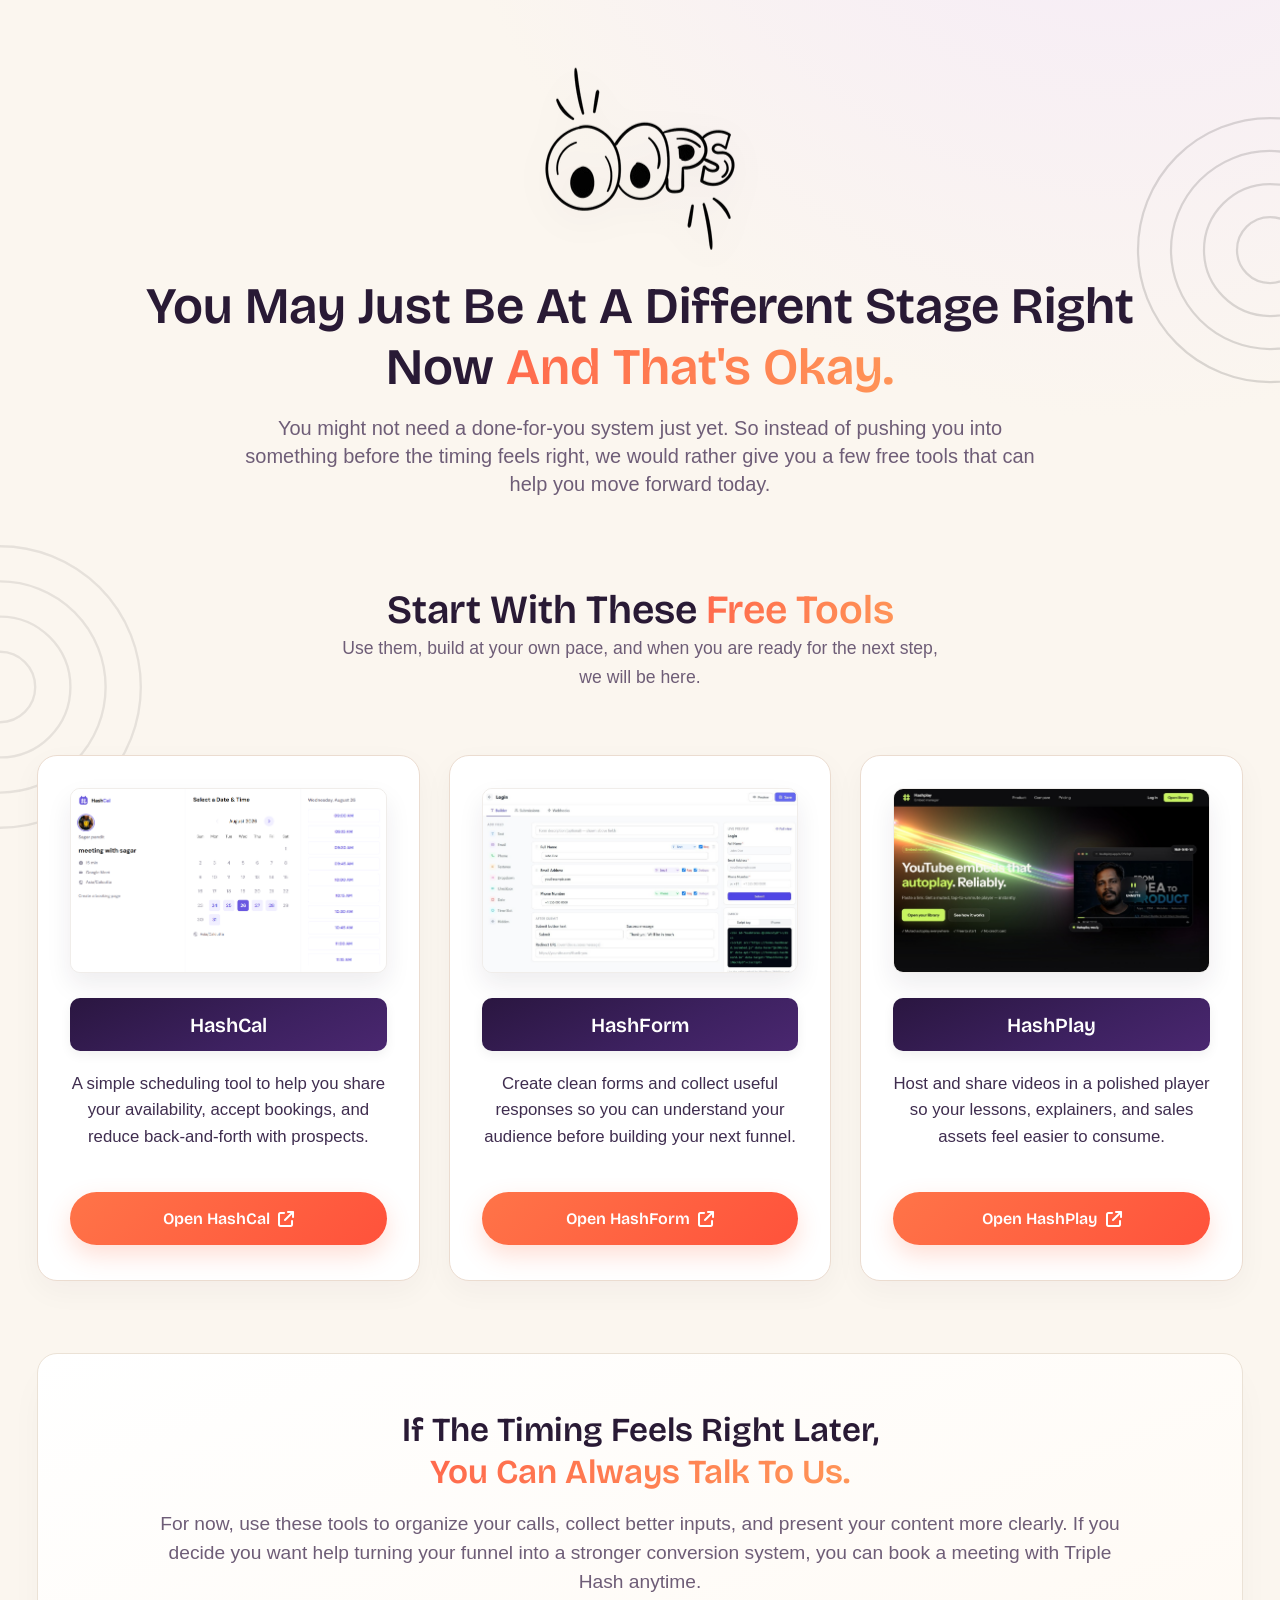
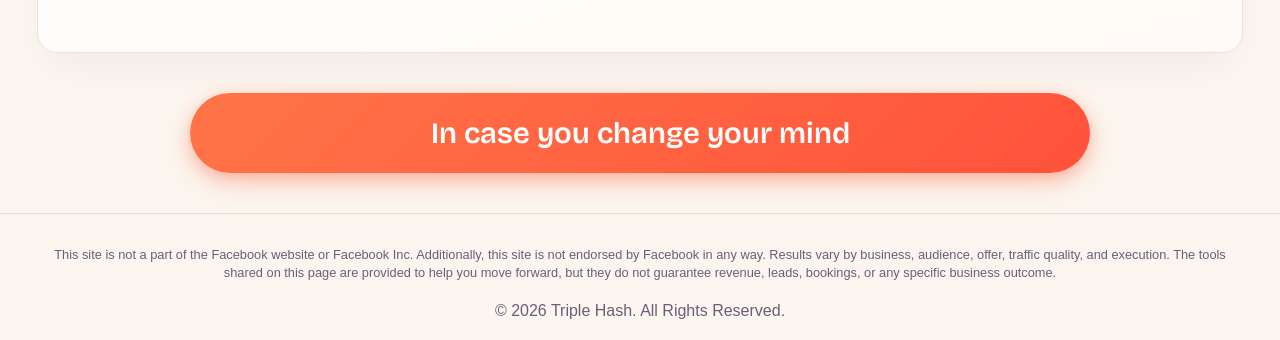
==== gifts.html @ 68b5a066 "Refactor code structure for improved readability and maintainability" ====
<!doctype html>
<html lang="en">
  <head>
    <meta charset="UTF-8" />
    <meta name="viewport" content="width=device-width, initial-scale=1.0" />
    <title>Your Free Toolkit | Triple Hash</title>
    <meta
      name="description"
      content="Free tools from Triple Hash to help you move forward at your own pace."
    />
    <meta
      name="facebook-domain-verification"
      content="7xedh3jy10vhocojima4edkyjlmd3u"
    />
    <link rel="icon" type="image/x-icon" href="/favicon.ico" />
    <link rel="preconnect" href="https://fonts.googleapis.com" />
    <link rel="preconnect" href="https://fonts.gstatic.com" crossorigin />
    <link
      href="https://fonts.googleapis.com/css2?family=Bricolage+Grotesque:opsz,wght@12..96,200..800&family=Plus+Jakarta+Sans:ital,wght@0,200..800;1,200..800&display=swap"
      rel="stylesheet"
    />
    <link
      href="https://fonts.googleapis.com/css2?family=Instrument+Serif:ital@0;1&display=swap"
      rel="stylesheet"
    />
    <link
      href="https://api.fontshare.com/v2/css?f[]=satoshi@300,400,500,700&f[]=switzer@200,300,400,500&display=swap"
      rel="stylesheet"
    />
    <link
      rel="stylesheet"
      href="https://cdnjs.cloudflare.com/ajax/libs/font-awesome/6.5.1/css/all.min.css"
      integrity="sha512-DTOQO9RWCH3ppGqcWaEA1BIZOC6xxalwEsw9c2QQeAIftl+Vegovlnee1c9QX4TctnWMn13TZye+giMm8e2LwA=="
      crossorigin="anonymous"
      referrerpolicy="no-referrer"
    />
    <link rel="stylesheet" href="./style.css" />
    <style>
      .gift-hero {
        min-height: auto;
        padding-bottom: 2rem;
      }

      .gift-hero .hero-content {
        max-width: 1120px;
        position: relative;
        z-index: 1;
      }

      .gift-hero .gradient-heading {
        max-width: 1100px;
      }

      .gift-note {
        max-width: 820px;
        margin: 1.5rem auto 0 auto;
        color: #6e5d77;
      }

      .gift-doodle-message {
        max-width: 260px;
        width: min(44vw, 260px);
        height: auto;
        display: inline-block;
        transform: rotate(-3deg);
        filter: drop-shadow(0 10px 18px rgba(41, 26, 53, 0.08));
      }

      .gift-tools-section {
        padding: 3.5rem 0 2rem 0;
        position: relative;
        overflow: hidden;
      }

      .gift-tools-grid {
        display: grid;
        grid-template-columns: repeat(3, minmax(0, 1fr));
        gap: 1.8rem;
        margin-top: 4rem;
        align-items: stretch;
      }

      .gift-tool-card {
        min-height: 100%;
        padding: 2rem 2rem 2.2rem 2rem !important;
      }

      .gift-tool-image {
        width: 100%;
        object-fit: cover;
        object-position: center;
        display: block;
        border-radius: 10px;
        border: 1px solid #f0edea;
        box-shadow: 0 12px 26px rgba(41, 26, 53, 0.08);
        margin-bottom: 1.55rem;
        background: #ffffff;
      }

      .gift-tool-card .card-pill-title {
        margin-top: 0;
      }

      .gift-tool-card .card-desc {
        margin-bottom: 1.6rem;
        min-height: 96px;
      }

      .gift-tool-link {
        display: inline-flex;
        align-items: center;
        justify-content: center;
        gap: 0.5rem;
        width: 100%;
        margin-top: auto;
        padding: 0.85rem 1.1rem;
        border-radius: 999px;
        background: linear-gradient(135deg, #ff7448 0%, #ff523b 100%);
        color: #ffffff;
        font-family: "Bricolage Grotesque", sans-serif;
        font-size: 1rem;
        font-weight: 600;
        text-decoration: none;
        box-shadow: 0 10px 24px rgba(255, 107, 66, 0.22);
        transition:
          transform 0.25s ease,
          box-shadow 0.25s ease;
      }

      .gift-tool-link:hover {
        transform: translateY(-2px);
        box-shadow: 0 14px 28px rgba(255, 107, 66, 0.3);
      }

      .gift-cta {
        padding-top: 2.5rem;
      }

      .gift-cta .cta-content {
        margin-bottom: 0;
      }

      .gift-cta-actions {
        max-width: 900px;
        margin: 2.5rem auto 0 auto;
      }

      .gift-disclaimer {
        margin-top: 2.5rem;
      }

      .differentiators-deco-ring {
        position: absolute;
        left: -160px;
        top: 20%;
        transform: translateY(-50%);
        width: 320px;
        height: 320px;
        opacity: 0.08;
        filter: hue-rotate(260deg) saturate(3) brightness(0.4);
        pointer-events: none;
        z-index: 0;
      }

      @media (max-width: 900px) {
        .gift-tools-grid {
          grid-template-columns: 1fr;
          gap: 3.2rem;
        }

        .gift-tool-image {
          height: auto;
        }

        .gift-tool-card .card-desc {
          min-height: auto;
        }
      }

      @media (max-width: 768px) {
        .gift-hero .gradient-heading {
          font-size: 2.2rem;
          line-height: 1.05;
        }

        .gift-note {
          font-size: 1.05rem;
        }

        .gift-tools-section {
          padding-top: 2rem;
        }

        .gift-tools-grid {
          margin-top: 3.2rem;
        }

        .gift-cta .cta-content {
          padding: 2.2rem 1.2rem;
          border-radius: 16px;
        }
      }
    </style>
    <!-- Meta Pixel Code -->
    <script>
      !(function (f, b, e, v, n, t, s) {
        if (f.fbq) return;
        n = f.fbq = function () {
          n.callMethod
            ? n.callMethod.apply(n, arguments)
            : n.queue.push(arguments);
        };
        if (!f._fbq) f._fbq = n;
        n.push = n;
        n.loaded = !0;
        n.version = "2.0";
        n.queue = [];
        t = b.createElement(e);
        t.async = !0;
        t.src = v;
        s = b.getElementsByTagName(e)[0];
        s.parentNode.insertBefore(t, s);
      })(
        window,
        document,
        "script",
        "https://connect.facebook.net/en_US/fbevents.js",
      );
      fbq("init", "516217368028653");
      fbq("track", "PageView");
    </script>
    <noscript
      ><img
        height="1"
        width="1"
        style="display: none"
        src="https://www.facebook.com/tr?id=516217368028653&ev=PageView&noscript=1"
        alt=""
    /></noscript>
    <!-- End Meta Pixel Code -->
  </head>
  <body>
    <div class="main-container">
      <section class="new-hero-section gift-hero">
        <img
          src="image/download.svg"
          class="hero-deco-rings"
          alt=""
          aria-hidden="true"
        />
        <div class="hero-content">
          <img
            class="gift-doodle-message fade-up"
            src="./image/oops.png"
            alt="Oops"
          />
          <h1 class="gradient-heading fade-up stagger-delay-1">
            You May Just Be At A Different Stage Right Now
            <span class="highlight">And That's Okay.</span>
          </h1>

          <p class="gift-note fade-up stagger-delay-3">
            You might not need a done-for-you system just yet. So instead of
            pushing you into something before the timing feels right, we would
            rather give you a few free tools that can help you move forward
            today.
          </p>
        </div>
      </section>

      <section class="differentiators-cards-section gift-tools-section">
        <img
          src="image/download.svg"
          class="differentiators-deco-ring"
          alt=""
          aria-hidden="true"
        />
        <div class="container">
          <div class="text-center fade-up">
            <h2>Start With These <span class="highlight">Free Tools</span></h2>
            <p class="section-subtitle">
              Use them, build at your own pace, and when you are ready for the
              next step, we will be here.
            </p>
          </div>

          <div class="gift-tools-grid">
            <div class="card card-light gift-tool-card fade-up">
              <img
                class="gift-tool-image"
                src="./image/hashcal-preview.png"
                alt="HashCal scheduling tool preview"
              />
              <div class="card-pill-title">HashCal</div>
              <p class="card-desc">
                A simple scheduling tool to help you share your availability,
                accept bookings, and reduce back-and-forth with prospects.
              </p>
              <a
                class="gift-tool-link"
                href="https://cal.hashboard.in/"
                target="_blank"
                rel="noopener"
              >
                Open HashCal
                <i class="fa-solid fa-arrow-up-right-from-square"></i>
              </a>
            </div>

            <div class="card card-light gift-tool-card fade-up stagger-delay-1">
              <img
                class="gift-tool-image"
                src="./image/hashform-preview.png"
                alt="HashForm form builder preview"
              />
              <div class="card-pill-title">HashForm</div>
              <p class="card-desc">
                Create clean forms and collect useful responses so you can
                understand your audience before building your next funnel.
              </p>
              <a
                class="gift-tool-link"
                href="https://forms.hashboard.in/"
                target="_blank"
                rel="noopener"
              >
                Open HashForm
                <i class="fa-solid fa-arrow-up-right-from-square"></i>
              </a>
            </div>

            <div class="card card-light gift-tool-card fade-up stagger-delay-2">
              <img
                class="gift-tool-image"
                src="./image/hashplay-preview.png"
                alt="HashPlay video player preview"
              />
              <div class="card-pill-title">HashPlay</div>
              <p class="card-desc">
                Host and share videos in a polished player so your lessons,
                explainers, and sales assets feel easier to consume.
              </p>
              <a
                class="gift-tool-link"
                href="https://play.hashboard.in/"
                target="_blank"
                rel="noopener"
              >
                Open HashPlay
                <i class="fa-solid fa-arrow-up-right-from-square"></i>
              </a>
            </div>
          </div>
        </div>
      </section>

      <section class="cta-section gift-cta fade-up">
        <div class="container">
          <div class="cta-content">
            <h2 class="gradient-heading">
              If The Timing Feels Right Later, <br class="cta-break" />
              <span class="highlight">You Can Always Talk To Us.</span>
            </h2>
            <p>
              For now, use these tools to organize your calls, collect better
              inputs, and present your content more clearly. If you decide you
              want help turning your funnel into a stronger conversion system,
              you can book a meeting with Triple Hash anytime.
            </p>
          </div>
          <div class="gift-cta-actions">
            <a
              class="buttonLink"
              href="https://cal.hashboard.in/r/connect8394/the-10x-landing-page-call"
              target="_blank"
              rel="noopener"
            >
              <button class="bookMeetingButton">
                <span class="bookMeetingText"
                  >In case you change your mind</span
                >
              </button>
            </a>
          </div>
        </div>
      </section>

      <section class="disclaimer gift-disclaimer fade-up">
        <div class="container">
          <p class="disclaimer-text">
            This site is not a part of the Facebook website or Facebook Inc.
            Additionally, this site is not endorsed by Facebook in any way.
            Results vary by business, audience, offer, traffic quality, and
            execution. The tools shared on this page are provided to help you
            move forward, but they do not guarantee revenue, leads, bookings, or
            any specific business outcome.
          </p>
        </div>
      </section>

      <footer class="footer">
        <div class="container">
          <p class="copyright">
            &copy; <span id="year"></span> Triple Hash. All Rights Reserved.
          </p>
        </div>
      </footer>

      <footer class="mobile-footer">
        <a
          class="buttonLink"
          href="https://cal.hashboard.in/r/connect8394/the-10x-landing-page-call"
          target="_blank"
          rel="noopener"
        >
          <button class="bookMeetingButton">
            <span class="bookMeetingText">In case you change your mind</span>
          </button>
        </a>
      </footer>
    </div>

    <script>
      document.addEventListener("DOMContentLoaded", () => {
        const year = document.getElementById("year");
        if (year) year.textContent = new Date().getFullYear();

        const animatedElements = document.querySelectorAll(".fade-up");
        const observer = new IntersectionObserver(
          (entries) => {
            entries.forEach((entry) => {
              if (entry.isIntersecting) {
                entry.target.classList.add("visible");
                observer.unobserve(entry.target);
              }
            });
          },
          { threshold: 0.1 },
        );

        animatedElements.forEach((element) => observer.observe(element));
      });
    </script>
  </body>
</html>
---- style.css ----
@import url("https://fonts.googleapis.com/css2?family=Bricolage+Grotesque:opsz,wght@12..96,200..800&display=swap");

@font-face {
  font-family: "Geomanist";
  src:
    url("./public/font/geomanist-regular.woff2") format("woff2"),
    url("./public/font/geomanist-regular.woff") format("woff");

  font-style: normal;
}

@font-face {
  font-family: "Satoshi";
  src: url("./font/satoshi-400.woff2") format("woff2");
  font-weight: 400;
  font-style: normal;
  font-display: swap;
}

@font-face {
  font-family: "Satoshi";
  src: url("./font/satoshi-700.woff2") format("woff2");
  font-weight: 700;
  font-style: normal;
  font-display: swap;
}

@font-face {
  font-family: "Playfair Display";
  src: url("./font/playfair-700.woff2") format("woff2");
  font-weight: 700;
  font-style: normal;
  font-display: swap;
}

@font-face {
  font-family: "Playfair Display";
  src: url("./font/playfair-800.woff2") format("woff2");
  font-weight: 800;
  font-style: normal;
  font-display: swap;
}

* {
  margin: 0;
  padding: 0;
  box-sizing: border-box;
}
html {
  scroll-behavior: smooth;
}

:root {
  --cream: #fbf6ef;
  --grad-dark: linear-gradient(155deg, #2a1640, #3d2160 60%, #4a2770);
  --line: #ebe2d6;
}

html {
  overflow-x: hidden;
}

body {
  background-color: var(--cream);
  background-image: radial-gradient(
    110% 80% at 88% -20%,
    #f3e7fb 0%,
    transparent 52%
  );
  color: #6e5d77;
  font-family: "Geomanist", sans-serif;
  line-height: 1.6;
  overflow-x: hidden;
}

.main-container {
  position: relative;
  z-index: 1;
  overflow-x: hidden;
}

/* ===== KEY CHANGE: Standardized Container Width ===== */
/* All major sections now use this container to ensure consistent width. */
.container {
  max-width: 1270px; /* Increased for a wider, more modern layout */
  margin: 0 auto;
  padding: 0 2rem;
}

h1,
h2,
h3,
h4,
h5,
h6,
.gradient-heading,
.diff-heading,
.client-heading,
.video-heading,
.summary-title,
.comp-card-title,
.step-title,
.bonus-card-title,
.form-header h2 {
  font-family: "Bricolage Grotesque", sans-serif !important;
  font-weight: 600;
  line-height: 1.2;
  color: #291a35;
}

h1 {
  font-size: 3rem;
  font-weight: 600;
}
h2 {
  font-size: 2.5rem;
  font-weight: 600;
}
h3 {
  font-size: 1.5rem;
  font-weight: 600;
}
h4 {
  font-size: 1.25rem;
  font-weight: 600;
}
p {
  font-size: 1.1rem;
}

.section-subtitle {
  text-align: center;
  max-width: 600px;
  margin: 0 auto 3rem auto;
}

.gradient-heading {
  color: #291a35;
}

/* ===== ANIMATIONS ===== */
.fade-up {
  opacity: 0;
  transform: translateY(30px);
  transition:
    opacity 0.6s ease-out,
    transform 0.6s ease-out;
}
.fade-up.visible {
  opacity: 1;
  transform: translateY(0);
}
.stagger-delay-1 {
  transition-delay: 0.15s;
}
.stagger-delay-2 {
  transition-delay: 0.3s;
}
.stagger-delay-3 {
  transition-delay: 0.45s;
}

/* ===== HERO & SHOWCASE SECTION ===== */
.new-hero-section {
  padding: 3rem 0 3rem 0;
  text-align: center;
  overflow: hidden;
  position: relative;
  display: flex;
  flex-direction: column;
  justify-content: center;
  align-items: center;
}

/* Decorative concentric rings - top right corner of hero */
.hero-deco-rings {
  position: absolute;
  right: -140px;
  top: 100px;
  width: 300px;
  height: 300px;
  opacity: 0.13;
  filter: grayscale(1) brightness(1.2);
  pointer-events: none;
  z-index: 0;
}

.hero-tag {
  display: inline-block;
  padding: 0.4rem 8rem;
  border-radius: 50px;
  background: var(--grad-dark);
  color: #ffffff;
  border: 1px solid rgba(255, 255, 255, 0.15);
  box-shadow: none !important;
  font-weight: 700;
  font-size: 1.2rem;
  margin-bottom: 1.5rem;
  font-family: "Bricolage Grotesque", sans-serif !important;

  /* ✨ Smooth zoom animation without shadow */
  animation: heroTagPulseZoom 3s ease-in-out infinite;
}

@keyframes heroTagPulseZoom {
  0%,
  100% {
    transform: scale(1);
    box-shadow: none !important;
  }
  50% {
    transform: scale(1.05);
    box-shadow: none !important;
  }
}

.new-hero-section h1 {
  font-size: 3.2rem;
  line-height: 1.2;
  font-family: "Geomanist", sans-serif;
  color: #291a35;
}
.new-hero-section h2 {
  max-width: 1270px;
  font-size: 3rem;
  line-height: 1;
  font-family: "Bricolage Grotesque", sans-serif !important;
  font-weight: 600;
  margin-bottom: 1.5rem;
  color: #291a35;
}

/* ===== HERO OFFER MARQUEE STRIP ===== */
.hero-offer-marquee {
  max-width: 920px;
  width: 95%;
  margin: 1.4rem auto 1.2rem auto;
  overflow: hidden;
  position: relative;
  background: linear-gradient(135deg, #fff5f0 0%, #ffebe3 100%);
  border: 1.5px solid #ffd6c9;

  padding: 0.55rem 0;
  box-shadow: 0 4px 15px rgba(255, 107, 66, 0.12);

  /* Soft edge fade mask */
  -webkit-mask-image: linear-gradient(
    90deg,
    transparent 0%,
    #000 8%,
    #000 92%,
    transparent 100%
  );
  mask-image: linear-gradient(
    90deg,
    transparent 0%,
    #000 8%,
    #000 92%,
    transparent 100%
  );
}

.hero-marquee-track {
  display: flex;
  align-items: center;
  gap: 1.2rem;
  width: max-content;
  animation: heroMarqueeScroll 20s linear infinite;
  will-change: transform;
}

.hero-offer-marquee:hover .hero-marquee-track {
  animation-play-state: paused;
}

.hero-marquee-item {
  font-family: "Bricolage Grotesque", sans-serif !important;
  font-size: 1.05rem;
  font-weight: 600;
  color: #291a35;
  white-space: nowrap;
}

.hero-marquee-dot {
  color: #ff6b42;
  font-size: 1rem;
  opacity: 0.7;
}

@keyframes heroMarqueeScroll {
  0% {
    transform: translateX(0);
  }
  100% {
    transform: translateX(-50%);
  }
}

.new-hero-section p {
  max-width: 800px;
  margin: 0 auto;
  margin-top: 1rem;
  font-size: 1.25rem;
  color: #6e5d77;
  font-family: "Geomanist", sans-serif;
  font-weight: 500;
  line-height: 1.4;
}

/* ===== HERO HORIZONTAL VIDEO CONTAINER ===== */
.hero-video-container {
  max-width: 900px;
  width: 92%;
  margin: 2.5rem auto 1rem auto;
  position: relative;
  z-index: 5;
}

.hero-video-frame {
  position: relative;
  width: 100%;
  padding-top: 56.25%; /* 16:9 Aspect Ratio */
  border-radius: 20px;
  overflow: hidden;

  border: 0;
  outline: 0;

  box-shadow:
    0 20px 50px rgba(41, 26, 53, 0.15),
    0 0 40px rgba(255, 107, 66, 0.1);
  transition:
    transform 0.3s ease,
    box-shadow 0.3s ease;
}

.hero-video-frame:hover {
  transform: translateY(-4px);
  box-shadow:
    0 25px 60px rgba(41, 26, 53, 0.25),
    0 0 50px rgba(255, 107, 66, 0.2);
}

.hero-video-frame iframe {
  position: absolute;
  inset: -1px;
  width: calc(100% + 2px);
  height: calc(100% + 2px);
  display: block;
  border: 0;
  outline: 0;
  border-radius: inherit;
}

.highlight {
  background: linear-gradient(100deg, #ff6a4d, #ff9457);
  -webkit-background-clip: text;
  -webkit-text-fill-color: transparent;
  display: inline-block;
}

/* ===== WORK SHOWCASE — matches designed-for-section design language ===== */
.carousel-section {
  width: 100%;
  background: var(--grad-dark);
  padding: 5rem 0 6rem;
  position: relative;
  overflow: hidden;
  border-top: 1px solid rgba(255, 255, 255, 0.08);
  border-bottom: 1px solid rgba(255, 255, 255, 0.08);
  z-index: 0;
  margin-top: 5rem;
}

/* Same ambient glow as designed-for */
.carousel-section::before {
  content: "";
  position: absolute;
  top: -40%;
  left: 50%;
  transform: translateX(-50%);
  width: 80%;
  height: 70%;
  background: radial-gradient(
    ellipse,
    rgba(255, 106, 77, 0.07) 0%,
    transparent 70%
  );
  pointer-events: none;
  z-index: 0;
}

/* Decorative rings — same as designed-for */
.carousel-section-deco-rings {
  position: absolute;
  left: -110px;
  top: 0%;
  transform: translateY(-50%);
  width: 320px;
  height: 320px;
  opacity: 0.06;
  filter: invert(1) brightness(2);
  pointer-events: none;
  z-index: 0;
}

/* ---- Section Header — same typography as designed-for ---- */
.carousel-section-header {
  text-align: center;
  margin-bottom: 3.5rem;
  position: relative;
  z-index: 1;
  padding: 0 1.5rem;
}

.carousel-heading {
  font-family: "Bricolage Grotesque", sans-serif;
  font-size: 2.5rem;
  font-weight: 800;
  color: #ffffff !important;
  -webkit-text-fill-color: #ffffff !important;
  line-height: 1.2;
  margin-bottom: 1rem;
}

/* ---- Row Wrapper ---- */
.carousel-row-wrapper {
  position: relative;
  width: 100%;
  z-index: 1;
}

/* Fade overlays — match grad-dark colors */
.carousel-fade-left,
.carousel-fade-right {
  position: absolute;
  top: 0;
  bottom: 0;
  width: 140px;
  z-index: 10;
  pointer-events: none;
}

.carousel-fade-left {
  left: 0;
  background: linear-gradient(to right, #2a1640 0%, transparent 100%);
}

.carousel-fade-right {
  right: 0;
  background: linear-gradient(to left, #2a1640 0%, transparent 100%);
}

/* ---- Track ---- */
.carousel-track {
  display: flex;
  gap: 1.25rem;
  width: max-content;
  animation: marqueeLeft 55s linear infinite;
  will-change: transform;
}

.carousel-track--reverse {
  animation: marqueeRight 60s linear infinite;
}

.carousel-row-wrapper:hover .carousel-track {
  animation-play-state: paused;
}

/* ---- Cards — glassmorphism matching designed-for-item ---- */
.carousel-card {
  flex: 0 0 380px;
  background: rgba(255, 255, 255, 0.06);
  border-radius: 0.85rem;
  padding: 10px;
  border: 1px solid rgba(255, 255, 255, 0.14);
  backdrop-filter: blur(10px);
  box-shadow: 0 10px 30px rgba(0, 0, 0, 0.2);
  transition: all 0.3s ease;
  position: relative;
  overflow: hidden;
}

.carousel-card img {
  width: 100%;
  height: auto;
  border-radius: calc(0.85rem - 4px);
  display: block;
  object-fit: cover;
}

@keyframes marqueeLeft {
  0% {
    transform: translateX(0);
  }
  100% {
    transform: translateX(-50%);
  }
}

@keyframes marqueeRight {
  0% {
    transform: translateX(-50%);
  }
  100% {
    transform: translateX(0);
  }
}

@keyframes marqueeContinuous {
  0% {
    transform: translateX(0);
  }
  100% {
    transform: translateX(-50%);
  }
}

/* ===== STATS SECTION (DARK THEME MATCH) ===== */
.stats-section {
  display: flex;
  justify-content: center;
  align-items: center;
  background: var(--grad-dark);
  border-top: 1px solid rgba(255, 255, 255, 0.1);
  border-bottom: 1px solid rgba(255, 255, 255, 0.1);
  padding: 3rem 0;
  margin-top: 4rem;
  box-shadow: 0 10px 30px rgba(41, 26, 53, 0.15);
}

.stats-grid {
  width: 100%;
  display: flex;
  justify-content: space-around;
  align-items: center;
  flex-wrap: wrap; /* ✅ allow wrapping on small screens */
}

.stat-card {
  text-align: center;
  padding-left: 5rem;
  padding-right: 5rem;
}

.stat-card p {
  color: #d2c6e6;
  font-size: 1.1rem;
  font-weight: 500;
  margin-top: 0.25rem;
}

.gradient-left-border {
  border-left: 1px solid transparent;
  border-image: linear-gradient(
      to top,
      #ff6b42,
      rgba(255, 255, 255, 0.2),
      transparent
    )
    1 100%;
  border-image-slice: 1;
  border-image-repeat: stretch;
}

.stat-card h3 {
  font-size: 3rem;
  margin-bottom: 0.5rem;
  font-family: "Bricolage Grotesque", sans-serif !important;
  font-weight: 600;
}

button,
.btn,
.bookMeetingButton,
.bookMeetingText,
.submit-btn,
.btn-outline-small {
  font-family: "Bricolage Grotesque", sans-serif !important;
}

.bookMeetingButton {
  background: linear-gradient(135deg, #ff7448 0%, #ff523b 100%);
  color: #fff;
  font-size: 1.85rem;
  font-weight: 600;
  padding: 22px 42px;
  border-radius: 50px;
  cursor: pointer;
  display: flex;
  align-items: center;
  justify-content: center;
  gap: 20px;
  max-width: 900px;
  width: 100%;
  margin: 0 auto;
  position: relative;
  z-index: 2;
  border: none;
  overflow: hidden;

  /* 🔥 Continuous smooth zoom */
  animation: pulseZoom 3s ease-in-out infinite;

  /* ✨ Coral orange glow shadow */
  box-shadow:
    0 10px 30px -5px rgba(255, 107, 66, 0.4),
    0 4px 15px rgba(255, 82, 59, 0.25);
}
.buttonLink {
  text-decoration: none;
}
.btn-break {
  display: block;
}
.bookMeetingButton::before {
  content: "";
  position: absolute;
  top: 0;
  left: -100%;
  width: 100%;
  height: 100%;
  background: linear-gradient(
    90deg,
    transparent,
    rgba(255, 255, 255, 0.35),
    transparent
  );
  animation: shineAnimation 3s ease-in-out infinite;
}

.bookMeetingText {
  color: #fff;
  background-clip: text;
  position: relative;
  z-index: 1;
}

@keyframes shineAnimation {
  0% {
    left: -100%;
  }
  100% {
    left: 100%;
  }
}

@keyframes pulseZoom {
  0%,
  100% {
    transform: scale(1);
    box-shadow:
      0 10px 25px -5px rgba(255, 107, 66, 0.4),
      0 4px 12px rgba(255, 82, 59, 0.2);
  }
  50% {
    transform: scale(1.05);
    box-shadow:
      0 15px 35px -5px rgba(255, 107, 66, 0.5),
      0 6px 20px rgba(255, 82, 59, 0.3);
  }
}

.py-24 {
  padding-top: 6rem;
  padding-bottom: 6rem;
}
.px-4 {
  padding-left: 1rem;
  padding-right: 1rem;
}
.relative {
  position: relative;
}
.absolute {
  position: absolute;
}
.inset-0 {
  top: 0;
  right: 0;
  bottom: 0;
  left: 0;
}
.z-10 {
  z-index: 10;
}
.text-center {
  text-align: center;
}
.text-white {
  color: #291a35;
}
.text-4xl {
  font-size: 2.25rem;
  line-height: 2.5rem;
}
.md\:text-5xl {
  font-size: 3rem;
  line-height: 1;
}
.text-xl {
  font-size: 1.25rem;
  line-height: 1.75rem;
}
.font-bold {
  font-weight: 700;
}
.mb-4 {
  margin-bottom: 1rem;
}
.mb-6 {
  margin-bottom: 1.5rem;
}
.mb-16 {
  margin-bottom: 4rem;
}
.leading-relaxed {
  line-height: 1.6;
}
.max-w-7xl {
  max-width: 80rem;
}
.max-w-3xl {
  max-width: 48rem;
}
.mx-auto {
  margin-left: auto;
  margin-right: auto;
}
.text-muted-foreground {
  color: #6e5d77;
}

.bg-gradient-to-b {
  background: linear-gradient(
    to bottom,
    transparent,
    rgba(255, 107, 66, 0.03),
    transparent
  );
}
.grid {
  display: grid;
}
.md\:grid-cols-2 {
  grid-template-columns: repeat(2, 1fr);
}
.lg\:grid-cols-3 {
  grid-template-columns: repeat(3, 1fr);
}
.gap-8 {
  gap: 2rem;
}

/* ===== DIFFERENTIATORS CARDS SECTION (MATCHING REFERENCE IMAGE) ===== */
.differentiators-cards-section {
  padding: 4.5rem 0;
  position: relative;
  overflow: hidden;
}

/* Decorative rings for differentiators section - left side */
.differentiators-deco-rings {
  position: absolute;
  left: -110px;
  top: 0%;
  transform: translateY(-50%);
  width: 320px;
  height: 320px;
  opacity: 0.08;
  filter: hue-rotate(260deg) saturate(3) brightness(0.4);
  pointer-events: none;
  z-index: 0;
}

.differentiators-cards-section .grid {
  row-gap: 3.5rem;
  column-gap: 1.8rem;
  margin-top: 4rem;
}

/* Base Card */
.differentiators-cards-section .card {
  border-radius: 1.25rem;
  position: relative;
  overflow: visible;
  padding: 2.4rem 1.6rem 2.2rem 1.6rem;
  text-align: center;
  transition:
    transform 0.3s ease,
    box-shadow 0.3s ease;
  display: flex;
  flex-direction: column;
  align-items: center;
}

.differentiators-cards-section .card:hover {
  transform: translateY(-6px);
}

/* Dark Card (Cards 1, 3, 5) */
.differentiators-cards-section .card-dark {
  background: var(--grad-dark);
  border: 1px solid rgba(255, 255, 255, 0.12);
  box-shadow: 0 15px 35px rgba(41, 26, 53, 0.15);
}

.differentiators-cards-section .card-dark:hover {
  box-shadow: 0 20px 40px rgba(41, 26, 53, 0.25);
  border-color: rgba(255, 107, 66, 0.4);
}

/* Light Card (Cards 2, 4, 6) */
.differentiators-cards-section .card-light {
  background: #ffffff;
  border: 1px solid #ebdcd0;
  box-shadow: 0 10px 30px rgba(41, 26, 53, 0.04);
}

.differentiators-cards-section .card-light:hover {
  box-shadow: 0 18px 38px rgba(41, 26, 53, 0.08);
  border-color: #dfd0c4;
}

/* Top Floating Circle Icon (Left Aligned) */
.top-icon-circle {
  position: absolute;
  top: -26px;
  left: 2rem;
  transform: none;
  width: 52px;
  height: 52px;
  border-radius: 50%;
  background: #ffffff;
  border: 1.5px solid #ff6b42;
  display: flex;
  align-items: center;
  justify-content: center;
  box-shadow: 0 4px 14px rgba(255, 107, 66, 0.25);
  z-index: 10;
  transition:
    transform 0.3s ease,
    box-shadow 0.3s ease;
}

.differentiators-cards-section .card:hover .top-icon-circle {
  transform: scale(1.12);
  box-shadow: 0 6px 18px rgba(255, 107, 66, 0.4);
}

.top-icon-circle i {
  font-size: 1.25rem;
  color: #ff6b42;
  display: inline-block;
}

/* Animated Icons Keyframes */
.anim-icon-sparkle {
  animation: iconSparkle 2.8s ease-in-out infinite;
}

.anim-icon-trophy {
  animation: iconTrophy 2.5s ease-in-out infinite;
}

.anim-icon-bullseye {
  animation: iconTargetPulse 2.6s ease-in-out infinite;
}

.anim-icon-pen {
  animation: iconPenWriting 3.2s ease-in-out infinite;
}

.anim-icon-bolt {
  animation: iconFlashGlow 1.8s ease-in-out infinite;
}

.anim-icon-brain {
  animation: iconBrainPulse 3s ease-in-out infinite;
}

@keyframes iconSparkle {
  0%,
  100% {
    transform: scale(1) rotate(0deg);
  }
  50% {
    transform: scale(1.15) rotate(12deg);
  }
}

@keyframes iconTrophy {
  0%,
  100% {
    transform: translateY(0);
  }
  50% {
    transform: translateY(-4px) scale(1.1);
  }
}

@keyframes iconTargetPulse {
  0%,
  100% {
    transform: scale(1);
  }
  50% {
    transform: scale(1.2);
  }
}

@keyframes iconPenWriting {
  0%,
  100% {
    transform: rotate(0deg);
  }
  50% {
    transform: rotate(-15deg) translateY(-2px);
  }
}

@keyframes iconFlashGlow {
  0%,
  100% {
    transform: scale(1);
    filter: drop-shadow(0 0 2px rgba(255, 107, 66, 0.4));
  }
  50% {
    transform: scale(1.18);
    filter: drop-shadow(0 0 8px rgba(255, 107, 66, 0.9));
  }
}

@keyframes iconBrainPulse {
  0%,
  100% {
    transform: scale(1);
  }
  50% {
    transform: scale(1.15);
  }
}

/* Inner Pill Title Badge */
.card-pill-title {
  width: 100%;
  padding: 0.85rem 1.2rem;
  border-radius: 10px;
  font-family: "Bricolage Grotesque", sans-serif !important;
  font-weight: 600;
  font-size: 1.25rem;
  line-height: 1.3;
  text-align: center;
  margin-top: 0.8rem;
  margin-bottom: 1.2rem;
  box-shadow: 0 4px 12px rgba(0, 0, 0, 0.06);
}

/* Title inside Dark Card -> White Pill Badge */
.card-dark .card-pill-title {
  background: #ffffff;
  color: #291a35;
}

/* Title inside Light Card -> Dark Purple Pill Badge */
.card-light .card-pill-title {
  background: var(--grad-dark);
  color: #ffffff;
}

/* Description Text inside Dark Card */
.card-dark .card-desc {
  color: #d2c6e6;
  font-size: 1.05rem;
  line-height: 1.6;
  text-align: center;
  margin: 0;
}

/* Description Text inside Light Card */
.card-light .card-desc {
  color: #3f2d4f;
  font-size: 1.05rem;
  line-height: 1.6;
  text-align: center;
  margin: 0;
}
.card:hover .icon-box {
  transform: scale(1.1);
}
.icon {
  font-size: 1.5rem;
  color: white;
}
.highlight-badge {
  display: inline-block;
  padding: 0.25rem 0.75rem;
  border-radius: 9999px;
  background: #fff0eb;
  border: 1px solid #ffd6c9;
  color: #ff6b42;
  font-size: 0.75rem;
  font-weight: 600;
}

/* ===== BONUS CALLOUT CARD ===== */
.bonus-card {
  display: flex;
  align-items: center;
  gap: 2.2rem;
  padding: 2.2rem 3rem;
  background: #fff0eb;
  border: 1.5px dashed #ffbba8;
  border-radius: 1.25rem;
  margin-top: 3.5rem;
  box-shadow: 0 15px 35px rgba(255, 107, 66, 0.08);
  position: relative;
  overflow: hidden;
}

.bonus-card-icon {
  font-size: 3rem;
  color: #ff6b42;
  flex-shrink: 0;
  animation: floatIcon 3.5s ease-in-out infinite;
}

.bonus-card-content {
  flex-grow: 1;
}

.bonus-card-title {
  font-size: 1.5rem;
  font-weight: 600;
  color: #291a35;
  margin-bottom: 0.5rem;
  letter-spacing: -0.01em;
}

.bonus-card-text {
  font-size: 1.15rem;
  color: #6e5d77;
  line-height: 1.55;
}

.highlight-orange {
  color: #ff6a4d;
}

@keyframes floatIcon {
  0%,
  100% {
    transform: translateY(0);
  }
  50% {
    transform: translateY(-8px);
  }
}

/* ===== CLIENT SUCCESS SHOWCASE SECTION ===== */

.client-success-section {
  padding: 4rem 0;
}

.client-heading {
  text-align: center;
  color: #291a35;
  font-family: "Geomanist", sans-serif;
  font-weight: 700;
  width: 70%;
  margin: 0 auto;
  margin-bottom: 3rem;
}

.team-container {
  display: flex;
  flex-wrap: wrap;
  gap: 120px 14px; /* row-gap = 30px, column-gap = 14px */
  justify-content: center;
  padding-top: 80px;
  padding-bottom: 40px;
}

/* Make sure the last row doesn't have extra bottom padding */
.team-container:last-child {
  padding-bottom: 0;
}

.team-member-card {
  background: linear-gradient(160deg, #ffffff, #fffaf4);
  border: 1px solid var(--line);
  box-shadow: 0 10px 30px -5px rgba(41, 26, 53, 0.05);
  border-radius: 12px;
  padding: 20px;
  display: flex;
  flex-direction: column;
  align-items: center;
  text-align: center;
  width: 220px; /* Fixed width for the cards */
  box-sizing: border-box;
  transition:
    transform 0.3s ease,
    box-shadow 0.3s ease;
}

.team-member-card:hover {
  transform: translateY(-5px);
  box-shadow: 0 15px 35px -5px rgba(41, 26, 53, 0.1);
}

.profile-picture {
  width: 160px;
  height: 160px;

  object-fit: cover;
  margin-bottom: 10px;
  margin-top: -100px;
  border-radius: 50%;
  border: 4px solid #ffffff;
  box-shadow: 0 8px 20px rgba(41, 26, 53, 0.1);
  /* Pull the image up */
}

.name {
  font-size: 1.1em;
  font-weight: 700;
  color: #291a35;
  font-family: "Bricolage Grotesque", sans-serif !important;
  margin-bottom: 5px;
  display: flex;
  align-items: center;
  gap: 8px; /* Space between name and flag */
}

.role {
  font-size: 0.9em;
  color: #ff6b42;
  font-weight: 600;
  margin-bottom: 15px;
}

.skills {
  font-size: 0.9em;
  color: #475569;
  margin-bottom: 25px;
  line-height: 1.4;
}

.previously-at {
  font-size: 0.7em;
  color: #94a3b8;
  margin-bottom: 10px;
  text-transform: uppercase;
  letter-spacing: 0.5px;
}

.company-logo {
  height: auto;
  filter: brightness(0.2); /* Clean crisp dark logo for light theme */
}

/* ===== DESIGNED FOR SECTION (DARK BLUE/PURPLE BACKGROUND MATCHING SCREENSHOT 2) ===== */
.designed-for-section {
  padding: 5rem 0;
  position: relative;
  overflow: hidden;
  z-index: 0;
  background: var(--grad-dark);
  border-top: 1px solid rgba(255, 255, 255, 0.08);
  border-bottom: 1px solid rgba(255, 255, 255, 0.08);
}

/* Decorative rings for designed-for section */
.designed-for-deco-rings {
  position: absolute;
  right: -110px;
  top: 0%;
  transform: translateY(-50%);
  width: 320px;
  height: 320px;
  opacity: 0.08;
  filter: invert(1) brightness(2);
  pointer-events: none;
  z-index: 0;
}

.designed-for-section > .container {
  position: relative;
  z-index: 1;
}

.designed-for-heading {
  margin: 0 auto 2.5rem;
  text-align: center;
  width: 80%;
  color: #ffffff !important;
  background: none !important;
  -webkit-text-fill-color: #ffffff !important;
}

.designed-for-heading .highlight {
  background: linear-gradient(100deg, #ff6a4d, #ff9457) !important;
  -webkit-background-clip: text !important;
  -webkit-text-fill-color: transparent !important;
}

.designed-for-list {
  display: grid;
  gap: 1.1rem;
  margin: 0 auto;
  padding: 0;
  list-style: none;
}

.designed-for-item {
  padding: 1.35rem 1.5rem;
  color: #ffffff;
  font-size: 1.25rem;
  line-height: 1.45;
  background: rgba(255, 255, 255, 0.06);
  border: 1px solid rgba(255, 255, 255, 0.14);
  border-radius: 0.85rem;
  backdrop-filter: blur(10px);
  box-shadow: 0 10px 30px rgba(0, 0, 0, 0.2);
  transition: all 0.3s ease;
}

.designed-for-item:hover {
  background: rgba(255, 255, 255, 0.1);
  border-color: rgba(255, 107, 66, 0.4);
  transform: translateY(-2px);
}

.designed-for-item:last-child {
  grid-column: span 2;
  justify-self: center;
  width: calc(50% - 0.55rem);
}

.designed-for-choice {
  display: flex;
  align-items: center;
  gap: 1rem;
  cursor: pointer;
}

.designed-for-choice input {
  position: relative;
  flex: 0 0 auto;
  width: 1.75rem;
  height: 1.75rem;
  margin: 0;
  appearance: none;
  background: rgba(255, 255, 255, 0.08);
  border: 2px solid rgba(255, 255, 255, 0.4);
  border-radius: 50%;
  cursor: pointer;
  transition: all 0.2s ease;
}

.designed-for-choice input:checked {
  background: #ff6b42;
  border-color: #ff6b42;
}

.designed-for-choice input:checked::after {
  content: "";
  position: absolute;
  top: 50%;
  left: 50%;
  width: 0.42rem;
  height: 0.78rem;
  border: solid #ffffff;
  border-width: 0 2px 2px 0;
  transform: translate(-50%, -58%) rotate(45deg);
}

.designed-for-summary {
  margin-top: 4.5rem;
  text-align: center;
  max-width: 1100px;
  margin-left: auto;
  margin-right: auto;
  padding: 0 1.5rem;
}

.summary-title {
  font-size: 2rem;
  font-weight: 600;
  color: #ffffff;
  margin-bottom: 1rem;
  line-height: 1.3;
  letter-spacing: -0.01em;
}

.summary-text {
  font-size: 1.25rem;
  line-height: 1.65;
  color: #d2c6e6;
  font-weight: 400;
  margin-bottom: 2rem;
  max-width: 1000px;
  margin-left: auto;
  margin-right: auto;
}

.summary-subtext {
  font-size: 1.85rem;
  font-weight: 750;
  color: #ff6b42;
  display: inline-block;
  letter-spacing: -0.01em;
}

/* ===== RESULTS / VIDEO TESTIMONIALS (ENHANCED LAYOUT) ===== */
.results-section {
  padding: 3.5rem 0 2rem 0;
  position: relative;
  overflow: hidden; /* Hide overflow from decorative gradients */
}
.video-heading {
  text-align: center;
  margin-bottom: 3rem;
  color: #291a35;
}
/* Optional: Add a subtle background glow to the section */
.results-section::before {
  content: "";
  position: absolute;
  top: 50%;
  left: 50%;
  transform: translate(-50%, -50%);
  width: 80%;
  height: 80%;
  z-index: -1;
}

.video-grid {
  display: grid;
  grid-template-columns: repeat(3, 1fr);
  gap: 1rem;
  perspective: 1500px;
  padding: 1rem 0 0 0;
  max-width: 980px;
  margin: 0 auto;
}

@media (max-width: 850px) {
  .video-grid {
    grid-template-columns: repeat(auto-fit, minmax(240px, 1fr));
  }
}

.video-card {
  /* The card itself is now just a transparent container for the mockup */
  background: transparent;
  border: none;
  padding: 0;
}

.phone-mockup {
  position: relative;
  background: #111;
  border: 8px solid #1a1a1a;
  border-radius: 32px;
  box-shadow:
    0 15px 35px rgba(41, 26, 53, 0.15),
    inset 0 2px 2px rgba(255, 255, 255, 0.1);
  padding: 2px;
  z-index: 1;
  width: 100%;
  max-width: 320px;
  margin: 0 auto;
}

/* The camera notc */
.phone-mockup::before {
  content: "";
  position: absolute;
  top: 10px;
  left: 50%;
  transform: translateX(-50%);
  width: 30%;
  height: 20px;
  background: #1a1a1a;
  border-radius: 12px;
  z-index: 3;
}

.video-embed {
  border-radius: 26px;
  overflow: hidden;
  height: 0;
  padding-bottom: 178%;
  position: relative;
  background: #000;
}

.video-embed iframe {
  position: absolute;
  top: 0;
  left: 0;
  width: 100%;
  height: 100%;
  border: 0;
  object-fit: cover;
  transform: scale(1.02);
  transform-origin: center;
}

/* Hide the old paragraph style for the testimonial text as requested */
.video-card p {
  display: none;
}

/* ===== DIFFERENTIATORS SECTION (FEATURE GRID) ===== */

.differentiators-section {
  padding: 5rem 0;
  padding-bottom: 0;
  position: relative;
  overflow: hidden;
}

/* Decorative rings for differentiators section - left side */
.differentiators-left-rings {
  position: absolute;
  left: -110px;
  top: 0%;
  transform: translateY(-50%);
  width: 320px;
  height: 320px;
  opacity: 0.08;
  filter: hue-rotate(260deg) saturate(3) brightness(0.4);
  pointer-events: none;
  z-index: 0;
}

.diff-heading {
  text-align: center;
  margin-bottom: 3rem;
  color: #291a35;
}

/* ===== COMPARISON DECK (MATCHING REFERENCE IMAGE STYLING) ===== */
.comparison-deck {
  display: grid;
  grid-template-columns: 1fr 1fr;
  gap: 2rem;
  max-width: 1200px;
  margin: 3.5rem auto 0;
  align-items: stretch;
}

.comparison-card {
  border-radius: 1.5rem;
  padding: 2.8rem 2.4rem;
  position: relative;
  transition: all 0.3s ease;
  box-shadow: 0 10px 30px -5px rgba(0, 0, 0, 0.04);
}

.agency-card {
  background: #fef2f2;
  border: 1.5px solid #fecaca;
}

.agency-card:hover {
  transform: translateY(-4px);
  border-color: #fca5a5;
  box-shadow: 0 15px 35px -5px rgba(239, 68, 68, 0.12);
}

.triplehash-card {
  background: #f0fdf4;
  border: 1.5px solid #bbf7d0;
  box-shadow: 0 10px 30px -5px rgba(22, 163, 74, 0.08);
}

.triplehash-card:hover {
  transform: translateY(-4px);
  border-color: #86efac;
  box-shadow: 0 15px 35px -5px rgba(22, 163, 74, 0.15);
}

.winner-badge {
  position: absolute;
  top: -14px;
  left: 2.4rem;
  background: linear-gradient(135deg, #16a34a 0%, #15803d 100%);
  color: #ffffff;
  padding: 0.35rem 1.1rem;
  border-radius: 20px;
  font-size: 0.72rem;
  font-weight: 800;
  letter-spacing: 0.08em;
  box-shadow: 0 5px 15px rgba(22, 163, 74, 0.3);
  z-index: 5;
}

.comp-card-title {
  font-size: 1.5rem;
  font-weight: 600;
  margin-bottom: 2rem;
  letter-spacing: -0.01em;
  display: flex;
  align-items: center;
  gap: 0.75rem;
}

.agency-card .comp-card-title {
  color: #be123c;
}

.triplehash-card .comp-card-title {
  color: #15803d;
}

.comp-list {
  list-style: none;
  padding: 0;
  margin: 0;
  display: flex;
  flex-direction: column;
  gap: 1.35rem;
}

.comp-list li {
  display: flex;
  align-items: flex-start;
  gap: 1rem;
  font-size: 1.05rem;
  line-height: 1.55;
}

.agency-card .comp-list li {
  color: #334155;
}

.triplehash-card .comp-list li {
  color: #1e293b;
}

.strong-text {
  font-weight: 750;
}

.agency-card .strong-text {
  color: #9f1239;
}

.triplehash-card .strong-text {
  color: #15803d;
}

.agency-icon {
  color: #ef4444;
  font-size: 1.3rem;
  flex-shrink: 0;
  margin-top: 0.15rem;
}

.triplehash-icon {
  color: #16a34a;
  font-size: 1.3rem;
  flex-shrink: 0;
  margin-top: 0.15rem;
}

/* ===== PROCESS SECTION ===== */
/* ===== PROCESS SECTION (SCREENSHOT 2 MATCH - COMPACT SPACING) ===== */
.process-section {
  padding: 3.5rem 0;
  position: relative;
  background: var(--grad-dark);
  border-top: 1px solid rgba(255, 255, 255, 0.08);
  border-bottom: 1px solid rgba(255, 255, 255, 0.08);
}

/* Decorative rings for process section */
.process-deco-rings {
  position: absolute;
  right: -150px;
  top: 50%;
  transform: translateY(-50%);
  width: 320px;
  height: 320px;
  opacity: 0.08;
  filter: invert(1) brightness(2);
  pointer-events: none;
  z-index: 0;
}

.process-section h2,
.process-section .gradient-heading {
  color: #ffffff !important;
  background: none !important;
  -webkit-text-fill-color: #ffffff !important;
}

.process-subheading {
  font-size: 1.25rem;
  color: #d2c6e6;
  margin-bottom: 2rem;
  text-align: center;
  max-width: 750px;
  margin-left: auto;
  margin-right: auto;
  line-height: 1.5;
}

.alternating-timeline {
  position: relative;
  max-width: 1000px;
  margin: 0 auto;
  padding: 1.5rem 0;
}

.timeline-glow-line {
  position: absolute;
  left: 50%;
  transform: translateX(-50%);
  top: 0;
  bottom: 0;
  width: 3px;
  background: linear-gradient(to bottom, #ff6b42 0%, #ff523b 50%, #8b5cf6 100%);
  opacity: 0.55;
  border-radius: 4px;
}

.timeline-step {
  position: relative;
  display: flex;
  width: 50%;
  margin-bottom: 2.2rem;
  z-index: 2;
}

.timeline-step:last-child {
  margin-bottom: 0;
}

.step-left {
  justify-content: flex-end;
  padding-right: 3.2rem;
  text-align: right;
  left: 0;
}

.step-right {
  justify-content: flex-start;
  padding-left: 3.2rem;
  text-align: left;
  left: 50%;
}

.timeline-node {
  position: absolute;
  top: 0;
  display: flex;
  align-items: center;
  justify-content: center;
  width: 48px;
  height: 48px;
  border-radius: 50%;
  background: #342054;
  border: 2px solid #ff6b42;
  color: #ff6b42;
  font-size: 1.15rem;
  font-weight: 800;
  font-family: "Geomanist", sans-serif;
  z-index: 10;
  box-shadow: 0 0 20px rgba(255, 107, 66, 0.35);
  transition: all 0.35s cubic-bezier(0.175, 0.885, 0.32, 1.275);
}

.step-left .timeline-node {
  right: 0;
  transform: translate(50%, 0);
}

.step-right .timeline-node {
  left: 0;
  transform: translate(-50%, 0);
}

.node-orange,
.node-red,
.node-purple,
.node-blue,
.node-green {
  border-color: #ff6b42;
  color: #ff6b42;
  box-shadow: 0 0 15px rgba(255, 107, 66, 0.3);
}

.timeline-step:hover .timeline-node {
  background: #ff6b42;
  color: #ffffff;
  border-color: #ffffff;
}

.step-left:hover .timeline-node {
  transform: translate(50%, 0) scale(1.15);
  box-shadow: 0 0 25px rgba(255, 107, 66, 0.6);
}
.step-right:hover .timeline-node {
  transform: translate(-50%, 0) scale(1.15);
  box-shadow: 0 0 25px rgba(255, 107, 66, 0.6);
}

.timeline-content-block {
  position: relative;
  max-width: 420px;
  background: rgba(255, 255, 255, 0.05);
  border: 1px solid rgba(255, 255, 255, 0.12);
  border-radius: 1rem;
  padding: 1.25rem 1.6rem;
  backdrop-filter: blur(10px);
  transition:
    transform 0.3s ease,
    border-color 0.3s ease;
}

.timeline-content-block:hover {
  border-color: rgba(255, 107, 66, 0.4);
}

.step-left:hover .timeline-content-block {
  transform: translateX(-8px);
}

.step-right:hover .timeline-content-block {
  transform: translateX(8px);
}

.step-title {
  font-size: 1.45rem;
  font-weight: 600;
  color: #ffffff;
  margin-bottom: 0.75rem;
  letter-spacing: -0.01em;
}

.step-desc {
  font-size: 1.1rem;
  color: #d2c6e6;
  line-height: 1.6;
}

.ambient-glow {
  position: absolute;
  width: 150px;
  height: 150px;
  border-radius: 50%;
  filter: blur(80px);
  opacity: 0.05;
  pointer-events: none;
  z-index: -1;
}

.glow-orange {
  background: #ea580c;
  top: -50px;
  right: -50px;
}
.glow-red {
  background: #dc2626;
  top: -50px;
  left: -50px;
}
.glow-purple {
  background: #7c3aed;
  top: -50px;
  right: -50px;
}
.glow-blue {
  background: #2563eb;
  top: -50px;
  left: -50px;
}
.glow-green {
  background: #10b981;
  top: -50px;
  right: -50px;
}

svg {
  width: 50px;
  height: 50px;
  fill: #291a35;
}

.feature-grid {
  display: grid;
  grid-template-columns: repeat(auto-fit, minmax(280px, 1fr));
  gap: 1rem;
}
.feature-card {
  background: #ffffff;
  padding: 2.5rem;
  border-radius: 16px;
  border: 1px solid #ebdcd0;
  box-shadow: 0 10px 30px -5px rgba(41, 26, 53, 0.04);
  position: relative;
  overflow: hidden;
  transition:
    transform 0.3s ease,
    box-shadow 0.3s ease;
}
.feature-card:hover {
  transform: translateY(-10px);
  box-shadow: 0 20px 40px -10px rgba(41, 26, 53, 0.08);
}
.feature-card h3 {
  margin-bottom: 1rem;
  font-size: 1.4rem;
  color: #291a35;
}
.feature-card p {
  color: #6e5d77;
}
.cta-section {
  width: 100%;
  text-align: center;
  padding: 2rem 0;
  padding-bottom: 0;
}
.cta-content {
  background: linear-gradient(160deg, #ffffff, #fffaf4);
  border: 1px solid var(--line);
  width: 100%;
  padding: 3.5rem;
  margin: 0 auto;
  margin-bottom: 60px;
  border-radius: 20px;
  box-shadow: 0 20px 40px -10px rgba(41, 26, 53, 0.05);
}
.cta-section h2 {
  font-size: 2.1rem;
  font-weight: 600;
  color: #291a35;
  margin-bottom: 1rem;
  line-height: 1.25;
}
.cta-section p {
  width: 90%;
  font-size: 1.2rem;
  line-height: 1.5;
  margin: 0 auto;
  color: #6e5d77;
}

.disclaimer-text {
  font-size: 0.8rem;
  color: #6e5d77;
  line-height: 1.4;
}

/* ===== FAQ SECTION ===== */
.faq-section {
  padding: 4rem 0;
}
.faq-accordion {
  max-width: 1140px;
  margin: 0 auto;
}
.faq-item {
  border-bottom: 1px solid #ebdcd0;
  padding: 1.5rem 0;
}
.faq-question {
  display: flex;
  justify-content: space-between;
  align-items: center;
  cursor: pointer;
  font-size: 1.2rem;
  font-weight: 600;
  color: #291a35;
}
.faq-icon {
  font-size: 1.5rem;
  color: #6e5d77;
  transition: transform 0.3s ease;
}
.faq-answer {
  max-height: 0;
  overflow: hidden;
  transition:
    max-height 0.5s ease-in-out,
    padding-top 0.5s ease-in-out;
}
.faq-answer p {
  padding-top: 0;
  color: #6e5d77;
  transition: padding-top 0.5s ease-in-out;
}
.faq-item.active .faq-answer {
  max-height: 200px;
}
.faq-item.active .faq-answer p {
  padding-top: 1rem;
}
.faq-item.active .faq-icon {
  transform: rotate(45deg);
  color: #ff6b42;
}
.disclaimer {
  background: #faf5ee;
  border-top: 1px solid #ebdcd0;
  text-align: center;
  padding-top: 2rem;
  padding-bottom: 0;
  margin-top: 4rem;
  color: #6e5d77;
}

/* ===== FOOTER ===== */
.footer {
  padding: 1rem 0 1rem 0;
  text-align: center;
  color: #6e5d77;
}
.copyright {
  font-size: 1rem;
}

/* ===== RESPONSIVE DESIGN ===== */
@media (max-width: 900px) {
  .perspective-container {
    flex-direction: column;
    perspective: none;
  }
  .screen-mockup.left,
  .screen-mockup.right,
  .screen-mockup.center {
    width: 80%;
    transform: none !important;
    margin-bottom: -15%;
  }
  .perspective-container:hover .screen-mockup {
    transform: scale(1.03) !important;
  }
  .showcase-wrapper {
    margin-bottom: 18rem;
  }
}
@media (max-width: 768px) {
  .diff-heading {
    font-size: 2rem !important;
    margin-bottom: 2.5rem;
  }

  .new-hero-section {
    padding: 3rem 0 2rem 0;
  }
  .container {
    padding: 0 1rem;
  }

  .bonus-card {
    flex-direction: column;
    text-align: center;
    gap: 1.25rem;
    padding: 2rem 1.5rem;
    margin-top: 2.5rem;
  }
  .bonus-card-icon {
    font-size: 2.5rem;
  }
  .bonus-card-title {
    font-size: 1.35rem;
  }
  .bonus-card-text {
    font-size: 1rem;
  }

  section {
    padding: 4rem 0;
  }
  .video-grid {
    grid-template-columns: repeat(auto-fit, minmax(280px, 1fr));
    gap: 2rem;
  }
  .video-grid {
    flex-direction: column;
  }
  .md\:grid-cols-2 {
    grid-template-columns: repeat(1, 1fr);
  }
  .stats-grid {
    justify-content: center;
    padding: 0.5rem 0;
  }

  .stat-card {
    flex: 0 0 50%; /* ✅ two cards per row */
    padding: 0.5rem 0rem;
  }
  .stat-card h3 {
    font-size: 2.4rem;
  }

  .gradient-left-border {
    border-left: none; /* remove side border on mobile */
    border-top: 1px solid rgba(255, 255, 255, 0.2); /* ✅ clean separation */
  }
  .bookMeetingButton {
    font-size: 1.28rem !important;
    padding: 20px 30px !important;
  }
  .btn-break {
    display: none;
  }
  .designed-for-section {
    padding: 3rem 0;
    padding-bottom: 0;
  }
  .designed-for-heading {
    margin-bottom: 1.75rem;
    font-size: 1.8rem;
    line-height: 1.25;
  }
  .designed-for-list {
    gap: 0.85rem;
  }
  .designed-for-item {
    padding: 1rem;
    font-size: 1rem;
    line-height: 1.45;
  }
  .designed-for-item:last-child {
    grid-column: auto;
    justify-self: stretch;
    width: auto;
  }
  .designed-for-choice {
    gap: 0.75rem;
  }
  .designed-for-choice input {
    width: 1.5rem;
    height: 1.5rem;
  }
  .designed-for-choice input:checked::after {
    width: 0.36rem;
    height: 0.68rem;
  }

  .designed-for-summary {
    margin-top: 3rem;
    padding: 0 1rem;
  }
  .summary-title {
    font-size: 1.6rem;
    line-height: 1.35;
    margin-bottom: 0.75rem;
  }
  .summary-text {
    font-size: 1.05rem;
    line-height: 1.55;
    margin-bottom: 1.5rem;
  }
  .summary-subtext {
    font-size: 1.4rem;
  }
  .hero-tag {
    padding: 0.4rem 1rem; /* reduce side padding */
    font-size: 0.95rem; /* smaller text */
    text-align: center; /* center text nicely */
    white-space: normal; /* allow wrapping if needed */
  }

  .new-hero-section h2 {
    font-size: 1.7rem !important;
    line-height: 1.35;
  }

  .new-hero-section p {
    font-size: 1rem;
  }

  .offer-strip {
    max-width: 100%;
    padding: 0 0.5rem;
  }

  .offer-strip-content {
    white-space: normal;
    text-align: center;
  }

  .offer-strip-text {
    font-size: 0.88rem;
  }

  .carousel {
    gap: 6px;
  }

  .carousel-item {
    flex: 0 0 300px; /* smaller cards for phone screens */
  }
  .carousel-caption h3 {
    font-size: 0.9rem;
    font-weight: bold;
  }

  .carousel-caption p {
    font-size: 0.8rem;
    line-height: 1.2;
  }
  .btn {
    width: 44px;
    height: 44px;
    font-size: 18px;
    margin-top: 2rem;
  }

  .differentiators-cards-section h2 {
    font-size: 1.6rem;
    line-height: 1.3;
  }

  /* ===== COMPARISON BOX MOBILE ===== */
  .comparison-deck {
    grid-template-columns: 1fr;
    gap: 3rem;
    margin-top: 2.5rem;
  }

  .comparison-card {
    padding: 2.2rem 1.5rem;
  }

  .triplehash-card {
    transform: none;
  }

  .triplehash-card:hover {
    transform: scale(1.02);
  }

  .winner-badge {
    left: 1.5rem;
  }

  .comp-card-title {
    font-size: 1.35rem;
    margin-bottom: 1.5rem;
  }

  .comp-list {
    gap: 1.25rem;
  }

  .comp-list li {
    font-size: 0.95rem;
  }

  /* ===== PROCESS SECTION MOBILE ===== */
  .process-section {
    padding: 4rem 0;
  }

  .process-subheading {
    font-size: 1.05rem;
    margin-bottom: 2.5rem;
  }

  .timeline-glow-line {
    left: 20px;
    transform: none;
  }

  .timeline-step {
    width: 100%;
    left: 0 !important;
    padding-left: 3.5rem !important;
    padding-right: 0 !important;
    text-align: left !important;
    justify-content: flex-start !important;
    margin-bottom: 3.5rem;
  }

  .step-left .timeline-node,
  .step-right .timeline-node {
    left: 20px !important;
    right: auto !important;
    transform: translate(-50%, 0) !important;
  }

  .timeline-step:hover .timeline-node {
    transform: translate(-50%, 0) scale(1.1) !important;
  }

  .timeline-content-block {
    max-width: 100%;
  }

  .timeline-step:hover .timeline-content-block {
    transform: none !important;
  }

  .step-title {
    font-size: 1.25rem;
    margin-bottom: 0.5rem;
  }

  .step-desc {
    font-size: 1rem;
  }

  .client-heading {
    width: 100%;
    font-size: 1.45rem !important;
    margin-bottom: 2rem;
  }
  .team-container {
    gap: 80px 14px;
  }
  .team-member-card {
    padding: 20px 0;
    width: 170px;
  }
  .profile-picture {
    width: 140px;
    height: 140px;
    border-radius: 50%;
    object-fit: cover;
    margin-bottom: 15px;
    margin-top: -90px; /* Pull the image up */
  }

  .name {
    font-size: 1em;
  }

  .video-heading {
    font-size: 1.45rem;
    margin-bottom: 1rem;
    line-height: 1.3;
  }
  .cta-content {
    padding: 2rem 1rem;
    padding-bottom: 3rem;

    margin: 0 auto;
    margin-bottom: 40px;
    border-radius: 20px;
    border: 1px solid rgba(255, 255, 255, 0.1);
  }
  .cta-section h2 {
    font-size: 1.45rem !important;
  }
  .cta-break {
    display: none;
  }
  .cta-section p {
    width: 100%;
    font-size: 0.95rem;
  }
  .cta-button-text {
    font-size: 1.2rem !important;
    padding: 15px 15px !important;
  }

  .disclaimer-text {
    font-size: 0.6rem;
  }
  .faq-accordion {
    padding: 0 0.5rem;
  }
  .faq-item {
    padding: 0.8rem 0;
  }
  .faq-question {
    font-size: 1rem;
  }
  .faq-icon {
    font-size: 1.4rem;
  }

  .faq-answer p {
    padding-top: 0.2rem !important;
    font-size: 0.8rem;
    line-height: 1.2;
  }
}

@media (max-width: 480px) {
  .stats-section {
    flex-wrap: wrap;
    margin: 0.2rem !important;
    margin-top: 4rem !important;
    padding: 0 0;
  }
  /* On very small screens, switch to a single column */
  .video-grid {
    grid-template-columns: 1fr;
    max-width: 350px;
    margin: 0 auto;
  }
}

/* ===== PHONE HERO RESPONSIVENESS ONLY ===== */
@media (max-width: 600px) {
  .new-hero-section {
    padding: 2rem 0 1.25rem;
  }

  .hero-content {
    width: 100%;
    padding: 0 1rem;
  }

  .hero-deco-rings {
    right: -120px;
    top: 44px;
    width: 220px;
    height: 220px;
  }

  .hero-tag {
    max-width: calc(100vw - 2rem);
    padding: 0.6rem 1rem;
    font-size: 0.9rem;
    line-height: 1.2;
  }

  .new-hero-section h2 {
    max-width: 100%;
    margin-bottom: 1rem;
    font-size: 1.6rem !important;
    line-height: 1.05;
  }

  .hero-offer-marquee {
    width: 100%;
    max-width: 100%;
    margin: 1rem auto 0.9rem;
    padding: 0.45rem 0;
  }

  .hero-marquee-track {
    gap: 0.8rem;
  }

  .hero-marquee-item {
    font-size: 0.8rem;
  }

  .new-hero-section p {
    max-width: 100%;
    margin-top: 0.75rem;
    font-size: 1.12rem;
    line-height: 1.35;
  }

  .hero-video-container {
    width: calc(100% - 2rem);
    margin: 1.6rem auto 0.5rem;
  }

  .hero-video-frame {
    border-radius: 14px;
    box-shadow:
      0 14px 34px rgba(41, 26, 53, 0.14),
      0 0 26px rgba(255, 107, 66, 0.09);
  }

  .hero-video-frame:hover {
    transform: none;
  }

  .buttonLink {
    display: block;
    width: 100%;
  }

  .bookMeetingButton {
    width: 100%;
    max-width: 100%;
    padding: 16px 18px !important;
    font-size: 1.2rem !important;
    line-height: 1.15;
  }
  .btn-break {
    display: none;
  }
}

@media (max-width: 375px) {
  .hero-content {
    padding: 0 0.85rem;
  }

  .new-hero-section h2 {
    font-size: 1.65rem !important;
  }

  .hero-video-container {
    width: calc(100% - 1.5rem);
  }

  .bookMeetingButton {
    padding: 14px 14px !important;
    font-size: 0.98rem !important;
  }
}

/* ===== PHONE DIFFERENTIATORS SECTION RESPONSIVENESS ONLY ===== */
@media (max-width: 600px) {
  .differentiators-section {
    padding: 3rem 0 0;
  }

  .differentiators-section .container {
    padding: 0 1rem;
  }

  .differentiators-left-rings {
    left: -125px !important;
    top: 20px !important;
    width: 230px !important;
    height: 230px !important;
  }

  .diff-heading {
    margin-bottom: 2rem;
    font-size: 1.45rem !important;
    line-height: 1.18;
  }

  .comparison-deck {
    grid-template-columns: 1fr;
    gap: 1.5rem;
    margin: 2rem auto 0;
    max-width: 100%;
  }

  .comparison-card {
    border-radius: 1rem;
    padding: 1.6rem 1.1rem;
  }

  .comparison-card:hover,
  .triplehash-card:hover {
    transform: none;
  }

  .comp-card-title {
    font-size: 1.25rem;
    margin-bottom: 1.15rem;
    line-height: 1.2;
  }

  .comp-list {
    gap: 1rem;
  }

  .comp-list li {
    gap: 0.75rem;
    font-size: 0.94rem;
    line-height: 1.42;
  }

  .agency-icon,
  .triplehash-icon {
    font-size: 1.05rem;
    margin-top: 0.12rem;
  }
}

@media (max-width: 375px) {
  .diff-heading {
    font-size: 1.55rem !important;
  }

  .comparison-card {
    padding: 1.35rem 0.9rem;
  }

  .comp-card-title {
    font-size: 1.12rem;
  }

  .comp-list li {
    font-size: 0.88rem;
  }
}

/* ===== SPOTLIGHT SLIDER RESPONSIVENESS ===== */
@media (max-width: 900px) {
  .spotlight-wrapper {
    flex-direction: column;
    gap: 1.5rem;
  }

  .spotlight-info {
    flex: none;
    flex-direction: row;
    align-items: center;
    justify-content: space-between;
    padding: 0;
  }

  .spotlight-info-inner {
    flex: 1;
  }

  .spotlight-nav {
    margin-top: 0;
    flex-shrink: 0;
  }

  .spotlight-stage {
    min-height: 300px;
  }

  .spotlight-thumb {
    flex: 0 0 85px;
  }

  .spotlight-thumb img {
    height: 54px;
  }
}

@media (max-width: 600px) {
  .carousel-section {
    padding: 3.5rem 0 4rem;
    margin-top: 3rem;
  }

  .carousel-section-deco-rings {
    left: -125px;
    top: 28px;
    width: 230px;
    height: 230px;
  }

  .carousel-section-header {
    margin-bottom: 2rem;
    padding: 0 1rem;
  }

  .carousel-heading {
    font-size: 1.45rem;
  }

  .carousel-subheading {
    font-size: 0.9rem;
  }

  .carousel-row-wrapper + .carousel-row-wrapper {
    margin-top: 0.85rem !important;
  }

  .carousel-fade-left,
  .carousel-fade-right {
    width: 42px;
  }

  .carousel-track {
    gap: 0.85rem;
    animation-duration: 48s;
  }

  .carousel-track--reverse {
    animation-duration: 52s;
  }

  .carousel-card {
    flex-basis: 280px;
    padding: 7px;
    border-radius: 0.75rem;
  }

  .carousel-card:hover {
    transform: none;
  }

  .carousel-card img {
    border-radius: calc(0.75rem - 4px);
  }

  .spotlight-wrapper {
    padding: 0 1rem;
  }

  .spotlight-thumbs-wrap {
    padding: 0 1rem;
  }

  .spotlight-info {
    flex-direction: column;
    align-items: flex-start;
    gap: 1rem;
  }

  .spotlight-title {
    font-size: 1.15rem;
  }

  .spotlight-desc {
    display: none;
  }

  .spotlight-num {
    font-size: 1.8rem;
  }

  .spotlight-thumb {
    flex: 0 0 72px;
  }

  .spotlight-thumb img {
    height: 46px;
  }
}

@media (max-width: 375px) {
  .carousel-section {
    padding: 3rem 0 2.5rem;
  }

  .carousel-heading {
    font-size: 1.3rem;
  }

  .carousel-track {
    gap: 0.7rem;
  }

  .carousel-card {
    flex-basis: 245px;
    padding: 6px;
  }

  .carousel-fade-left,
  .carousel-fade-right {
    width: 30px;
  }
}

/* ===== PHONE DESIGNED FOR SECTION RESPONSIVENESS ONLY ===== */
@media (max-width: 600px) {
  .designed-for-section {
    padding: 3rem 0 0;
  }

  .designed-for-section > .container {
    padding: 0 1rem;
  }

  .designed-for-deco-rings {
    right: -120px;
    top: 24px;
    width: 230px;
    height: 230px;
  }

  .designed-for-heading {
    width: 100%;
    margin-bottom: 1.6rem;
    font-size: 1.45rem !important;
    line-height: 1.18;
  }

  .designed-for-list {
    grid-template-columns: 1fr;
    gap: 0.8rem;
  }

  .designed-for-item {
    padding: 0.95rem;
    font-size: 0.95rem;
    line-height: 1.38;
    border-radius: 0.75rem;
  }

  .designed-for-item:hover {
    transform: none;
  }

  .designed-for-item:last-child {
    grid-column: auto;
    justify-self: stretch;
    width: auto;
  }

  .designed-for-choice {
    align-items: flex-start;
    gap: 0.75rem;
  }

  .designed-for-choice input {
    width: 1.35rem;
    height: 1.35rem;
    margin-top: 0.05rem;
  }

  .designed-for-choice input:checked::after {
    width: 0.32rem;
    height: 0.62rem;
  }

  .designed-for-summary {
    margin-top: 2rem;
    padding: 0;
  }

  .summary-text {
    font-size: 1.05rem;
    line-height: 1.5;
    margin-bottom: 1.2rem;
  }

  .summary-subtext {
    font-size: 1.25rem;
    line-height: 1.2;
  }

  .designed-for-section > .container:last-child {
    margin-top: 1.8rem !important;
    margin-bottom: 1.5rem !important;
  }
}

@media (max-width: 375px) {
  .designed-for-heading {
    font-size: 1.35rem !important;
  }

  .designed-for-item {
    padding: 0.85rem;
    font-size: 0.88rem;
  }

  .summary-text {
    font-size: 0.92rem;
  }

  .summary-subtext {
    font-size: 1.12rem;
  }
}

/* ===== PHONE PROCESS SECTION RESPONSIVENESS ONLY ===== */
@media (max-width: 600px) {
  .process-section {
    padding: 3rem 0 2.5rem;
  }

  .process-section .container {
    padding: 0 1rem;
  }

  .process-deco-rings {
    right: -125px;
    width: 230px;
    height: 230px;
  }

  .process-section h2 {
    font-size: 1.45rem !important;
    line-height: 1.18;
  }

  .process-subheading {
    max-width: 100%;
    margin-bottom: 1.75rem;
    font-size: 0.98rem;
    line-height: 1.45;
  }

  .alternating-timeline {
    padding: 0.5rem 0 0;
  }

  .timeline-glow-line {
    left: 17px;
    width: 2px;
  }

  .timeline-step {
    width: 100%;
    left: 0 !important;
    margin-bottom: 1.4rem;
    padding-left: 2.9rem !important;
    padding-right: 0 !important;
    text-align: left !important;
    justify-content: flex-start !important;
  }

  .timeline-node {
    width: 36px;
    height: 36px;
    font-size: 0.9rem;
  }

  .step-left .timeline-node,
  .step-right .timeline-node {
    left: 17px !important;
    right: auto !important;
    transform: translate(-50%, 0) !important;
  }

  .timeline-step:hover .timeline-node,
  .step-left:hover .timeline-node,
  .step-right:hover .timeline-node {
    transform: translate(-50%, 0) !important;
  }

  .timeline-content-block {
    width: 100%;
    max-width: 100%;
    padding: 1rem;
    border-radius: 0.85rem;
  }

  .timeline-content-block:hover,
  .step-left:hover .timeline-content-block,
  .step-right:hover .timeline-content-block {
    transform: none !important;
  }

  .step-title {
    margin-bottom: 0.45rem;
    font-size: 1.08rem;
    line-height: 1.2;
  }

  .step-desc {
    font-size: 0.92rem;
    line-height: 1.45;
  }

  .ambient-glow {
    width: 90px;
    height: 90px;
    filter: blur(55px);
  }

  .process-section > .container:last-child {
    margin-top: 1.8rem !important;
  }
}

@media (max-width: 375px) {
  .process-section h2 {
    font-size: 1.35rem !important;
  }

  .process-subheading {
    font-size: 0.92rem;
  }

  .timeline-step {
    padding-left: 2.55rem !important;
  }

  .timeline-content-block {
    padding: 0.9rem;
  }

  .step-title {
    font-size: 1rem;
  }

  .step-desc {
    font-size: 0.86rem;
  }
}

/* ===== PHONE DIFFERENTIATORS CARDS SECTION RESPONSIVENESS ONLY ===== */
@media (max-width: 600px) {
  .differentiators-cards-section {
    padding: 3rem 0;
  }

  .differentiators-cards-section .container {
    padding: 0 1rem;
  }

  .differentiators-deco-rings {
    left: -125px;
    top: 108px;
    width: 230px;
    height: 230px;
  }

  .differentiators-cards-section h2 {
    font-size: 1.55rem !important;
    line-height: 1.2;
  }

  .differentiators-cards-section h2 br {
    display: none;
  }

  .differentiators-cards-section .grid {
    grid-template-columns: 1fr;
    row-gap: 2.25rem;
    column-gap: 0;
    margin-top: 3rem;
  }

  .differentiators-cards-section .card {
    border-radius: 1rem;
    padding: 2rem 1rem 1.35rem;
  }

  .differentiators-cards-section .card:hover {
    transform: none;
  }

  .top-icon-circle {
    top: -22px;
    left: 1.25rem;
    width: 44px;
    height: 44px;
  }

  .differentiators-cards-section .card:hover .top-icon-circle {
    transform: none;
  }

  .top-icon-circle i {
    font-size: 1.05rem;
  }

  .card-pill-title {
    padding: 0.75rem 0.9rem;
    margin-top: 0.45rem;
    margin-bottom: 0.9rem;
    font-size: 1rem;
    line-height: 1.25;
    border-radius: 8px;
  }

  .card-dark .card-desc,
  .card-light .card-desc {
    font-size: 0.94rem;
    line-height: 1.45;
  }

  .bonus-card {
    margin-top: 2.25rem;
    padding: 1.4rem 1rem;
    gap: 0.9rem;
  }

  .bonus-card-icon {
    font-size: 2.15rem;
  }

  .bonus-card-title {
    font-size: 1.18rem;
  }

  .bonus-card-text {
    font-size: 0.95rem;
    line-height: 1.45;
  }
}

@media (max-width: 375px) {
  .differentiators-cards-section h2 {
    font-size: 1.32rem !important;
  }

  .differentiators-cards-section .card {
    padding: 1.9rem 0.85rem 1.2rem;
  }

  .card-pill-title {
    font-size: 0.92rem;
  }

  .card-dark .card-desc,
  .card-light .card-desc {
    font-size: 0.88rem;
  }

  .bonus-card-text {
    font-size: 0.9rem;
  }
}
/* Hide by default */
.mobile-footer {
  display: none;
}

/* Show & stick only on mobile */
/* Show & stick only on mobile */
@media (max-width: 768px) {
  .footer {
    margin-bottom: 100px; /* Add space for the mobile footer */
  }
  .mobile-footer {
    display: block;
    position: fixed;
    bottom: 0;
    left: 0;
    width: 100%;

    text-align: center;
    padding: 12px 16px;
    z-index: 999;
    background-color: #ffffff;
    border-top: 1px solid #e2e8f0;
    box-shadow: 0 -4px 15px rgba(15, 23, 42, 0.08);
  }
}

/* ===== FORM PAGE STYLING ===== */

.form-page-container {
  min-height: 100vh;
  display: flex;
  justify-content: center;
  align-items: center;
  background: #faf5ee;
}

.form-section {
  width: 100%;
  padding: 2rem 1rem;
  display: flex;
  justify-content: center;
}

.form-wrapper {
  max-width: 700px;
  width: 100%;
  padding: 0 2rem;
}

.form-card {
  background: #ffffff;
  border: 1px solid #ebdcd0;
  border-radius: 20px;
  padding: 3rem;
  box-shadow: 0 20px 40px -10px rgba(41, 26, 53, 0.08);
  width: 100%;
}

@media (max-width: 600px) {
  .form-card {
    padding: 1.5rem;
  }
  .form-section {
    padding: 1rem 0rem;
  }
  .form-wrapper {
    padding: 0 0rem;
  }
}

.custom-form .form-group {
  margin-bottom: 1.5rem;
}

.custom-form label {
  display: block;
  margin-bottom: 0.5rem;
  color: #291a35;
  font-weight: 600;
  font-size: 1rem;
}

.custom-form .required {
  color: #ff523b;
  margin-left: 2px;
}

.custom-form input[type="text"],
.custom-form input[type="email"],
.custom-form input[type="tel"],
.custom-form input[type="url"],
.custom-form select,
.custom-form textarea {
  width: 100%;
  padding: 12px 16px;
  background: #ffffff;
  border: 1px solid #dfd0c4;
  border-radius: 8px;
  color: #291a35;
  font-size: 1rem;
  font-family: "Geomanist", sans-serif;
  transition: all 0.3s ease;
  outline: none;
}

.custom-form input:focus,
.custom-form select:focus,
.custom-form textarea:focus {
  border-color: #ff6b42;
  background: #ffffff;
  box-shadow: 0 0 0 3px rgba(255, 107, 66, 0.15);
}

/* Select Dropdown Styling */
.select-wrapper {
  position: relative;
}

.select-wrapper::after {
  content: "\f107"; /* FontAwesome angle-down */
  font-family: "Font Awesome 6 Free";
  font-weight: 900;
  position: absolute;
  right: 15px;
  top: 50%;
  transform: translateY(-50%);
  color: #6e5d77;
  pointer-events: none;
}

.custom-form select {
  appearance: none;
  cursor: pointer;
}

.custom-form select option {
  background: #ffffff;
  color: #291a35;
}

/* Phone Input */
.phone-input-wrapper {
  position: relative;
}
.country-flag {
  position: absolute;
  left: 12px;
  top: 50%;
  transform: translateY(-50%);
  display: flex;
  align-items: center;
}
.country-flag img {
  border-radius: 2px;
}

/* Secondary Button (Add Guests) */
.btn-outline-small {
  background: transparent;
  border: 1px solid #ff6b42;
  color: #ff6b42;
  padding: 8px 16px;
  border-radius: 50px;
  font-size: 0.9rem;
  cursor: pointer;
  transition: all 0.3s ease;
  font-weight: 500;
}
.btn-outline-small:hover {
  background: rgba(255, 107, 66, 0.08);
  color: #ff523b;
  border-color: #ff523b;
}

/* Checkbox Styling */
.checkbox-group {
  display: flex;
  flex-direction: column;
  gap: 10px;
}

.checkbox-container {
  display: block;
  position: relative;
  padding-left: 35px;
  cursor: pointer;
  font-size: 1rem;
  color: #6e5d77;
  user-select: none;
}

/* Hide default checkbox */
.checkbox-container input {
  position: absolute;
  opacity: 0;
  cursor: pointer;
  height: 0;
  width: 0;
}

/* Custom checkmark */
.checkmark {
  position: absolute;
  top: 2px;
  left: 0;
  height: 20px;
  width: 20px;
  background-color: #fff0eb;
  border: 1px solid #ffd6c9;
  border-radius: 4px;
  transition: all 0.2s ease;
}

.checkbox-container:hover input ~ .checkmark {
  background-color: #ffe5dd;
}

.checkbox-container input:checked ~ .checkmark {
  background: linear-gradient(135deg, #ff7448, #ff523b);
  border-color: transparent;
}

.checkmark:after {
  content: "";
  position: absolute;
  display: none;
}

.checkbox-container input:checked ~ .checkmark:after {
  display: block;
}

.checkbox-container .checkmark:after {
  left: 7px;
  top: 3px;
  width: 5px;
  height: 10px;
  border: solid white;
  border-width: 0 2px 2px 0;
  transform: rotate(45deg);
}

/* Submit Button */
.submit-btn {
  background: linear-gradient(135deg, #ff7448 0%, #ff523b 100%);
  color: white;
  font-size: 1.2rem;
  font-weight: 700;
  padding: 16px 24px;
  border: none;
  border-radius: 8px;
  cursor: pointer;
  transition:
    transform 0.2s,
    box-shadow 0.2s;
  display: flex;
  justify-content: center;
  align-items: center;
  box-shadow: 0 8px 20px rgba(255, 107, 66, 0.35);
}

.submit-btn:hover {
  transform: scale(1.02);
  box-shadow: 0 12px 25px rgba(255, 107, 66, 0.45);
}

.submit-btn:active {
  transform: scale(0.98);
}

/* ===== CUSTOM DROPDOWN STYLE ===== */
.custom-select {
  position: relative;
  width: 100%;
}

.select-trigger {
  width: 100%;
  padding: 12px 16px;
  background: #ffffff;
  border: 1px solid #dfd0c4;
  border-radius: 8px;
  color: #291a35;
  font-size: 1rem;
  font-family: "Geomanist", sans-serif;
  cursor: pointer;
  transition: all 0.3s ease;
  display: flex;
  justify-content: space-between;
  align-items: center;
}

/* Arrow Icon */
.select-trigger::after {
  content: "\f107"; /* FontAwesome angle-down */
  font-family: "Font Awesome 6 Free";
  font-weight: 900;
  color: #6e5d77;
  transition: transform 0.3s ease;
}

.custom-select.open .select-trigger {
  border-color: #ff6b42;
  background: #ffffff;
  box-shadow: 0 0 0 3px rgba(255, 107, 66, 0.15);
}

.custom-select.open .select-trigger::after {
  transform: rotate(180deg);
}

.select-options {
  position: absolute;
  top: calc(100% + 5px);
  left: 0;
  width: 100%;
  background: #ffffff;
  border: 1px solid #dfd0c4;
  border-radius: 8px;
  box-shadow: 0 10px 30px rgba(41, 26, 53, 0.12);
  z-index: 100;
  max-height: 0;
  opacity: 0;
  visibility: hidden;
  overflow: hidden;
  transition: all 0.3s cubic-bezier(0.4, 0, 0.2, 1);
}

.custom-select.open .select-options {
  max-height: 300px;
  opacity: 1;
  visibility: visible;
  overflow-y: auto;
}

.select-options .option {
  padding: 12px 16px;
  cursor: pointer;
  color: #6e5d77;
  transition: background 0.2s;
  border-bottom: 1px solid #faf5ee;
}

.select-options .option:last-child {
  border-bottom: none;
}

.select-options .option:hover {
  background: #fff0eb;
  color: #291a35;
}

/* ===== RESPONSIVENESS IMPROVEMENTS ===== */

/* Optimize Touch Targets for Mobile */
@media (max-width: 768px) {
  .form-card {
    padding: 1rem 1rem;
  }

  .select-trigger,
  .custom-form input[type="text"],
  .custom-form input[type="email"],
  .custom-form input[type="tel"],
  .custom-form input[type="url"],
  .custom-form textarea {
    font-size: 16px; /* Prevents auto-zoom on iOS */
    padding: 14px 16px; /* Larger touch area */
  }

  .select-options .option {
    padding: 14px 16px; /* Larger touch area */
  }

  .gradient-heading {
    font-size: 2rem !important;
  }

  .btn-outline-small {
    width: 100%;
    text-align: center;
    padding: 10px;
  }
  .form-header h2 {
    font-size: 1.6rem !important;
  }
  .form-header p {
    font-size: 0.8rem !important;
  }
  .custom-form label {
    font-size: 0.9rem;
  }
}

/* Very Small Screens (e.g., iPhone SE) */
@media (max-width: 375px) {
  .form-card {
    padding: 1.5rem 1rem;
  }

  .form-header h2 {
    font-size: 1.8rem !important;
  }
}

/* Landscape Mode Adjustments */
@media (max-height: 500px) and (orientation: landscape) {
  .form-section {
    padding: 1rem 0;
    align-items: flex-start; /* Allow scrolling */
  }

  .form-page-container {
    min-height: auto; /* Allow scrolling */
    height: auto;
  }
}

/* ==========================================================================
   WHATSAPP STYLE TESTIMONIAL SECTION
   ========================================================================== */

.whatsapp-testimonials-section {
  padding: 4.5rem 0;
  padding-bottom: 0;
  position: relative;
  background: var(--cream);
  color: #2a1640;
  overflow: hidden;
}

.wa-header-area {
  text-align: center;
  margin-bottom: 2rem;
  position: relative;
  z-index: 2;
}

.wa-section-title {
  font-family: "Bricolage Grotesque", sans-serif;
  max-width: 700px;
  margin: 0 auto;
  font-size: 2.5rem;
  font-weight: 700;
  line-height: 1.2;
  color: #2a1640;
  margin-bottom: 1.25rem;
}

.wa-section-title .highlight {
  color: #00a884;
  background: linear-gradient(135deg, #128c7e 0%, #00a884 100%);
  -webkit-background-clip: text;
  -webkit-text-fill-color: transparent;
}

.wa-top-bar {
  display: flex;
  justify-content: space-between;
  align-items: center;
  flex-wrap: wrap;
  gap: 1rem;
  background: #ffffff;
  border: 1px solid #ebe2d6;
  padding: 0.75rem 1.25rem;
  border-radius: 12px;
  max-width: 1100px;
  margin: 0 auto;
  box-shadow: 0 4px 15px rgba(42, 22, 64, 0.05);
}

.wa-live-status {
  display: flex;
  align-items: center;
  gap: 0.6rem;
  font-size: 0.9rem;
  color: #4a345b;
}

.wa-status-dot {
  width: 10px;
  height: 10px;
  background-color: #25d366;
  border-radius: 50%;
  box-shadow: 0 0 10px #25d366;
  animation: waPulse 1.8s infinite;
}

@keyframes waPulse {
  0% {
    transform: scale(0.95);
    box-shadow: 0 0 0 0 rgba(37, 211, 102, 0.7);
  }
  70% {
    transform: scale(1);
    box-shadow: 0 0 0 8px rgba(37, 211, 102, 0);
  }
  100% {
    transform: scale(0.95);
    box-shadow: 0 0 0 0 rgba(37, 211, 102, 0);
  }
}

.wa-theme-toggle-container {
  display: flex;
  align-items: center;
  gap: 0.75rem;
}

.wa-theme-label {
  font-size: 0.88rem;
  font-weight: 600;
  color: #2a1640;
}

/* Switch styling */
.wa-switch {
  position: relative;
  display: inline-block;
  width: 48px;
  height: 24px;
}

.wa-switch input {
  opacity: 0;
  width: 0;
  height: 0;
}

.wa-slider {
  position: absolute;
  cursor: pointer;
  top: 0;
  left: 0;
  right: 0;
  bottom: 0;
  background-color: #3b2552;
  transition: 0.3s;
  border-radius: 24px;
  border: 1px solid rgba(255, 255, 255, 0.2);
}

.wa-slider:before {
  position: absolute;
  content: "";
  height: 18px;
  width: 18px;
  left: 2px;
  bottom: 2px;
  background-color: #ffffff;
  transition: 0.3s;
  border-radius: 50%;
}

input:checked + .wa-slider {
  background-color: #00a884;
}

input:checked + .wa-slider:before {
  transform: translateX(24px);
}

/* WHATSAPP DROPDOWN MENU STYLES */
.wa-dropdown-container {
  position: relative;
  display: inline-flex;
  align-items: center;
}

.wa-dropdown-menu {
  display: none;
  position: absolute;
  top: 100%;
  right: 0;
  margin-top: 18px;
  width: 210px;
  background-color: var(--wa-bg-header);
  border: 1px solid var(--wa-border-color);
  border-radius: 8px;
  box-shadow: 0 12px 32px rgba(0, 0, 0, 0.45);
  z-index: 100;
  padding: 6px 0;
  animation: waMenuFadeIn 0.2s ease-out;
}

.wa-dropdown-menu.show {
  display: block;
}

@keyframes waMenuFadeIn {
  from {
    opacity: 0;
    transform: translateY(-8px) scale(0.96);
  }
  to {
    opacity: 1;
    transform: translateY(0) scale(1);
  }
}

.wa-dropdown-item {
  display: flex;
  align-items: center;
  gap: 12px;
  padding: 10px 16px;
  font-size: 0.86rem;
  font-weight: 500;
  color: var(--wa-text-primary);
  cursor: pointer;
  transition: background-color 0.2s ease;
}

.wa-dropdown-item:hover {
  background-color: var(--wa-hover-bg);
}

.wa-dropdown-item i {
  font-size: 0.95rem;
  color: var(--wa-text-secondary);
  width: 18px;
  text-align: center;
}

.wa-dropdown-divider {
  height: 1px;
  background-color: var(--wa-border-color);
  margin: 4px 0;
}

.wa-dropdown-item.danger {
  color: #ff5c5c;
}
.wa-dropdown-item.danger i {
  color: #ff5c5c;
}

/* ==========================================
   WHATSAPP APPLICATION CONTAINER & THEMES
   ========================================== */

.wa-app-window {
  display: flex;
  max-width: 1180px;
  height: 640px;
  margin: 0 auto;
  border-radius: 16px;
  overflow: hidden;
  box-shadow: 0 10px 30px rgba(42, 22, 64, 0.08);
  border: 1px solid #ebe2d6;
  position: relative;
  z-index: 2;
  font-family:
    -apple-system, BlinkMacSystemFont, "Segoe UI", Roboto, Helvetica, Arial,
    sans-serif;
  transition:
    background-color 0.3s ease,
    color 0.3s ease;
}

/* Dark Mode Variables */
.wa-app-window.wa-dark-mode {
  --wa-bg-sidebar: #111b21;
  --wa-bg-chat: #0b141a;
  --wa-bg-header: #202c33;
  --wa-bg-bubble-in: #202c33;
  --wa-bg-bubble-out: #005c4b;
  --wa-text-primary: #e9edef;
  --wa-text-secondary: #8696a0;
  --wa-hover-bg: #202c33;
  --wa-active-bg: #2a3942;
  --wa-border-color: #222d34;
  --wa-blue-tick: #53bdeb;
  --wa-sender-color: #53bdeb;
  --wa-footer-bg: #202c33;
  --wa-input-bg: #2a3942;
}

/* Light Mode Variables */
.wa-app-window.wa-light-mode {
  --wa-bg-sidebar: #ffffff;
  --wa-bg-chat: #efeae2;
  --wa-bg-header: #f0f2f5;
  --wa-bg-bubble-in: #ffffff;
  --wa-bg-bubble-out: #d9fdd3;
  --wa-text-primary: #111b21;
  --wa-text-secondary: #667781;
  --wa-hover-bg: #f5f6f6;
  --wa-active-bg: #f0f2f5;
  --wa-border-color: #e9edef;
  --wa-blue-tick: #53bdeb;
  --wa-sender-color: #128c7e;
  --wa-footer-bg: #f0f2f5;
  --wa-input-bg: #ffffff;
}

/* SIDEBAR */
.wa-sidebar {
  width: 340px;
  background-color: var(--wa-bg-sidebar);
  border-right: 1px solid var(--wa-border-color);
  display: flex;
  flex-direction: column;
  flex-shrink: 0;
  transition: all 0.3s ease;
}

.wa-sidebar-header {
  height: 60px;
  background-color: var(--wa-bg-header);
  display: flex;
  align-items: center;
  justify-content: space-between;
  padding: 0 16px;
  border-bottom: 1px solid var(--wa-border-color);
}

.wa-user-avatar-small img {
  width: 38px;
  height: 38px;
  border-radius: 50%;
  object-fit: cover;
  border: 1.5px solid #25d366;
}

.wa-sidebar-title {
  font-size: 0.95rem;
  font-weight: 600;
  color: var(--wa-text-primary);
}

.wa-sidebar-actions {
  display: flex;
  gap: 16px;
  color: var(--wa-text-secondary);
  font-size: 1.1rem;
}

.wa-sidebar-actions i {
  cursor: pointer;
  transition: color 0.2s;
}

.wa-sidebar-actions i:hover {
  color: var(--wa-text-primary);
}

.wa-search-bar {
  padding: 8px 12px;
  background-color: var(--wa-bg-sidebar);
  border-bottom: 1px solid var(--wa-border-color);
}

.wa-search-input-wrapper {
  background-color: var(--wa-input-bg);
  border-radius: 8px;
  display: flex;
  align-items: center;
  padding: 6px 12px;
  gap: 10px;
  color: var(--wa-text-secondary);
}

.wa-search-input-wrapper input {
  background: transparent;
  border: none;
  outline: none;
  color: var(--wa-text-primary);
  width: 100%;
  font-size: 0.85rem;
}

.wa-chat-list {
  flex: 1;
  overflow-y: auto;
  scrollbar-width: thin;
  scrollbar-color: rgba(134, 150, 160, 0.72) transparent;
}

.wa-chat-list::-webkit-scrollbar {
  width: 6px;
}

.wa-chat-list::-webkit-scrollbar-track {
  background: transparent;
}

.wa-chat-list::-webkit-scrollbar-thumb {
  background-color: rgba(134, 150, 160, 0.65);
  border-radius: 999px;
}

.wa-chat-list::-webkit-scrollbar-thumb:hover {
  background-color: rgba(174, 186, 193, 0.85);
}

.wa-chat-item {
  display: flex;
  align-items: center;
  padding: 12px 16px;
  gap: 12px;
  cursor: pointer;
  border-bottom: 1px solid var(--wa-border-color);
  transition: background-color 0.2s ease;
}

.wa-chat-item:hover {
  background-color: var(--wa-hover-bg);
}

.wa-chat-item.active {
  background-color: var(--wa-active-bg);
}

.wa-avatar-wrapper {
  position: relative;
  flex-shrink: 0;
}

.wa-avatar {
  width: 46px;
  height: 46px;
  border-radius: 50%;
  object-fit: cover;
}

.wa-online-indicator {
  position: absolute;
  bottom: 2px;
  right: 2px;
  width: 11px;
  height: 11px;
  background-color: #25d366;
  border: 2px solid var(--wa-bg-sidebar);
  border-radius: 50%;
}

.wa-chat-info {
  flex: 1;
  min-width: 0;
}

.wa-chat-top {
  display: flex;
  justify-content: space-between;
  align-items: center;
  margin-bottom: 4px;
}

.wa-chat-name {
  font-size: 0.92rem;
  font-weight: 600;
  color: var(--wa-text-primary);
  white-space: nowrap;
  overflow: hidden;
  text-overflow: ellipsis;
}

.wa-chat-time {
  font-size: 0.72rem;
  color: var(--wa-text-secondary);
}

.wa-chat-bottom {
  display: flex;
  justify-content: space-between;
  align-items: center;
}

.wa-chat-preview {
  font-size: 0.82rem;
  color: var(--wa-text-secondary);
  white-space: nowrap;
  overflow: hidden;
  text-overflow: ellipsis;
  display: flex;
  align-items: center;
  gap: 4px;
}

.wa-blue-tick {
  color: var(--wa-blue-tick);
  font-size: 0.8rem;
}

.wa-unread-badge {
  background-color: #25d366;
  color: #111b21;
  font-size: 0.72rem;
  font-weight: 700;
  width: 20px;
  height: 20px;
  border-radius: 50%;
  display: inline-flex;
  align-items: center;
  justify-content: center;
  flex-shrink: 0;
  line-height: 1;
}

/* CONVERSATION WINDOW */
.wa-conversation-window {
  flex: 1;
  display: flex;
  flex-direction: column;
  background-color: var(--wa-bg-chat);
  position: relative;
}

/* Authentic WhatsApp Pattern Overlay using uploaded doodle image */
.wa-chat-body::before {
  content: "";
  position: absolute;
  top: 0;
  left: 0;
  right: 0;
  bottom: 0;
  background-image: url("./image/wa-wallpaper.png");
  background-repeat: repeat;
  background-size: 550px auto;
  pointer-events: none;
  z-index: 0;
}

.wa-dark-mode .wa-chat-body::before {
  opacity: 0.22;
  filter: brightness(1.2);
  mix-blend-mode: screen;
}

.wa-light-mode .wa-chat-body::before {
  opacity: 0.28;
  filter: invert(1);
  mix-blend-mode: normal;
}

.wa-chat-header {
  height: 60px;
  background-color: var(--wa-bg-header);
  display: flex;
  align-items: center;
  justify-content: space-between;
  padding: 0 16px;
  border-bottom: 1px solid var(--wa-border-color);
  z-index: 5;
}

.wa-header-contact {
  display: flex;
  align-items: center;
  gap: 10px;
  min-width: 0;
  flex: 1;
}

.wa-mobile-back-btn {
  display: none;
  background: transparent;
  border: none;
  color: var(--wa-text-primary);
  font-size: 1.1rem;
  cursor: pointer;
  padding: 4px 6px 4px 0;
  flex-shrink: 0;
}

.wa-contact-details {
  display: flex;
  flex-direction: column;
  min-width: 0;
  overflow: hidden;
}

.wa-contact-name-row {
  display: flex;
  align-items: center;
  gap: 6px;
  min-width: 0;
}

.wa-contact-name {
  font-size: 0.95rem;
  font-weight: 600;
  color: var(--wa-text-primary);
  white-space: nowrap;
  overflow: hidden;
  text-overflow: ellipsis;
}

.wa-verified-icon {
  color: #25d366;
  font-size: 0.85rem;
  flex-shrink: 0;
}

.wa-contact-status {
  font-size: 0.75rem;
  color: var(--wa-text-secondary);
  white-space: nowrap;
  overflow: hidden;
  text-overflow: ellipsis;
}

.wa-header-actions {
  display: flex;
  align-items: center;
  gap: 14px;
}

.wa-icon-btn {
  background: transparent;
  border: none;
  color: var(--wa-text-secondary);
  font-size: 1.05rem;
  cursor: pointer;
  transition: color 0.2s;
  padding: 4px;
}

.wa-icon-btn:hover {
  color: var(--wa-text-primary);
}

.wa-divider {
  width: 1px;
  height: 20px;
  background-color: var(--wa-border-color);
}

/* CHAT BODY & MESSAGES */
.wa-chat-body {
  flex: 1;
  padding: 16px 24px;
  overflow-y: auto;
  position: relative;
  display: flex;
  flex-direction: column;
}

.wa-chat-pane {
  display: none;
  flex-direction: column;
  gap: 12px;
  width: 100%;
}

.wa-chat-pane.active {
  display: flex;
  animation: waFadeIn 0.3s ease-in-out;
}

@keyframes waFadeIn {
  from {
    opacity: 0;
    transform: translateY(6px);
  }
  to {
    opacity: 1;
    transform: translateY(0);
  }
}

.wa-date-divider {
  display: flex;
  justify-content: center;
  margin: 8px 0;
}

.wa-date-divider span {
  background-color: var(--wa-bg-header);
  color: var(--wa-text-secondary);
  font-size: 0.7rem;
  font-weight: 600;
  padding: 4px 12px;
  border-radius: 6px;
  letter-spacing: 0.5px;
  box-shadow: 0 1px 3px rgba(0, 0, 0, 0.2);
}

.wa-message {
  display: flex;
  margin-bottom: 2px;
  position: relative;
  z-index: 2;
}

.wa-msg-in {
  justify-content: flex-start;
}

.wa-msg-out {
  justify-content: flex-end;
}

.wa-bubble {
  max-width: 78%;
  padding: 8px 12px 6px 12px;
  border-radius: 8px;
  position: relative;
  font-size: 0.88rem;
  line-height: 1.45;
  color: var(--wa-text-primary);
  box-shadow: 0 1px 2px rgba(0, 0, 0, 0.15);
}

.wa-msg-in .wa-bubble {
  background-color: var(--wa-bg-bubble-in);
  border-top-left-radius: 0;
}

.wa-msg-out .wa-bubble {
  background-color: var(--wa-bg-bubble-out);
  border-top-right-radius: 0;
}

.wa-sender-name {
  font-size: 0.78rem;
  font-weight: 700;
  color: var(--wa-sender-color);
  margin-bottom: 3px;
}

.wa-msg-text {
  word-break: break-word;
}

.wa-msg-meta {
  display: flex;
  align-items: center;
  justify-content: flex-end;
  gap: 4px;
  margin-top: 4px;
  font-size: 0.68rem;
  color: var(--wa-text-secondary);
}

/* Reactions */
.wa-reactions {
  display: flex;
  gap: 4px;
  margin-top: 4px;
}

.wa-reaction {
  background: var(--wa-bg-header);
  border: 1px solid var(--wa-border-color);
  border-radius: 12px;
  padding: 2px 8px;
  font-size: 0.72rem;
  color: var(--wa-text-primary);
}

/* CHAT FOOTER */
.wa-chat-footer {
  height: 60px;
  background-color: var(--wa-footer-bg);
  display: flex;
  align-items: center;
  padding: 0 16px;
  gap: 12px;
  border-top: 1px solid var(--wa-border-color);
  z-index: 5;
}

.wa-input-icons {
  display: flex;
  gap: 14px;
  color: var(--wa-text-secondary);
  font-size: 1.2rem;
}

.wa-input-box {
  flex: 1;
  background-color: var(--wa-input-bg);
  border-radius: 8px;
  padding: 8px 14px;
}

.wa-input-box input {
  width: 100%;
  background: transparent;
  border: none;
  outline: none;
  color: var(--wa-text-primary);
  font-size: 0.88rem;
}

.wa-mic-btn {
  width: 38px;
  height: 38px;
  border-radius: 50%;
  background-color: #00a884;
  color: #ffffff;
  display: flex;
  align-items: center;
  justify-content: center;
  font-size: 1.05rem;
  cursor: pointer;
}

/* Responsive adjustments (Phone & Mobile View Only - Desktop untouched) */
@media (max-width: 850px) {
  .whatsapp-testimonials-section {
    padding: 3rem 0;
  }

  .wa-section-title {
    font-size: 1.75rem;
    line-height: 1.3;
    padding: 0 0.5rem;
  }

  .wa-app-window {
    height: 560px;
    border-radius: 12px;
  }

  .wa-sidebar {
    width: 100%;
  }

  .wa-conversation-window {
    display: none;
    width: 100%;
  }

  .wa-app-window.mobile-chat-open .wa-sidebar {
    display: none;
  }

  .wa-app-window.mobile-chat-open .wa-conversation-window {
    display: flex;
  }

  .wa-mobile-back-btn {
    display: flex;
    align-items: center;
    justify-content: center;
  }

  .wa-chat-body {
    padding: 12px 14px;
  }

  .wa-bubble {
    max-width: 88%;
  }
}

@media (max-width: 480px) {
  .whatsapp-testimonials-section {
    padding: 2.5rem 0;
  }

  .wa-section-title {
    font-size: 1.5rem;
  }

  .wa-app-window {
    height: 560px;
    border-radius: 10px;
  }

  .wa-chat-header {
    height: 56px;
    padding: 0 10px;
  }

  .wa-header-contact {
    gap: 6px;
  }

  .wa-contact-name {
    font-size: 0.85rem;
  }

  .wa-contact-status {
    font-size: 0.68rem;
  }

  .wa-header-actions {
    gap: 8px;
  }

  .wa-header-actions .wa-icon-btn {
    font-size: 0.95rem;
    padding: 2px;
  }

  .wa-chat-item {
    padding: 10px 12px;
  }

  .wa-avatar {
    width: 40px;
    height: 40px;
  }

  .wa-chat-name {
    font-size: 0.88rem;
  }

  .wa-chat-preview {
    font-size: 0.78rem;
  }

  .wa-bubble {
    max-width: 92%;
    font-size: 0.84rem;
    padding: 7px 10px 5px 10px;
  }

  .wa-chat-footer {
    padding: 0 10px;
    gap: 8px;
  }

  .wa-input-icons {
    gap: 8px;
    font-size: 1.1rem;
  }

  .wa-input-box {
    padding: 6px 10px;
  }

  .wa-input-box input {
    font-size: 0.82rem;
  }

  .wa-mic-btn {
    width: 34px;
    height: 34px;
    font-size: 0.95rem;
  }
}
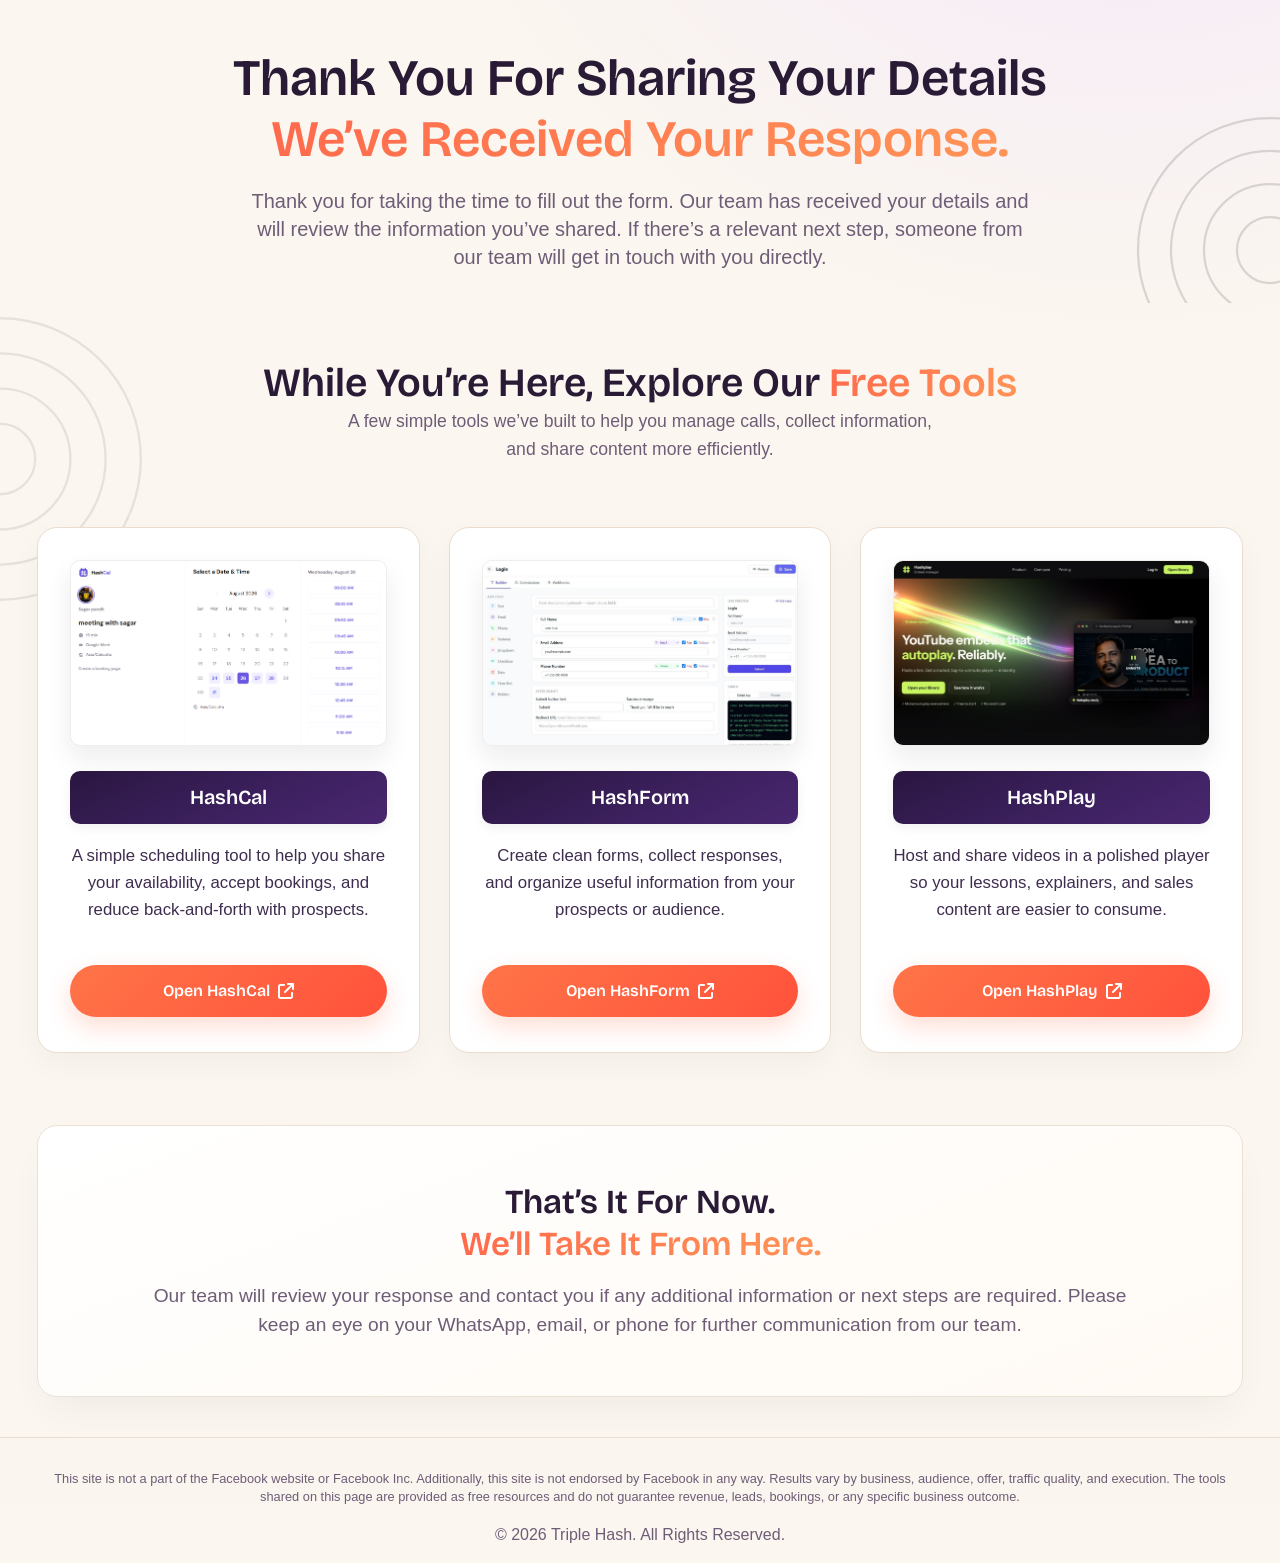
==== commit e004e440: "copy change" ====
--- a/gifts.html
+++ b/gifts.html
@@ -201,225 +201,173 @@
         }
       }
     </style>
-    <!-- Meta Pixel Code -->
-    <script>
-      !(function (f, b, e, v, n, t, s) {
-        if (f.fbq) return;
-        n = f.fbq = function () {
-          n.callMethod
-            ? n.callMethod.apply(n, arguments)
-            : n.queue.push(arguments);
-        };
-        if (!f._fbq) f._fbq = n;
-        n.push = n;
-        n.loaded = !0;
-        n.version = "2.0";
-        n.queue = [];
-        t = b.createElement(e);
-        t.async = !0;
-        t.src = v;
-        s = b.getElementsByTagName(e)[0];
-        s.parentNode.insertBefore(t, s);
-      })(
-        window,
-        document,
-        "script",
-        "https://connect.facebook.net/en_US/fbevents.js",
-      );
-      fbq("init", "516217368028653");
-      fbq("track", "PageView");
-    </script>
-    <noscript
-      ><img
-        height="1"
-        width="1"
-        style="display: none"
-        src="https://www.facebook.com/tr?id=516217368028653&ev=PageView&noscript=1"
-        alt=""
-    /></noscript>
-    <!-- End Meta Pixel Code -->
   </head>
   <body>
-    <div class="main-container">
-      <section class="new-hero-section gift-hero">
-        <img
-          src="image/download.svg"
-          class="hero-deco-rings"
-          alt=""
-          aria-hidden="true"
-        />
-        <div class="hero-content">
+<div class="main-container">
+  <section class="new-hero-section gift-hero">
+    <img
+      src="image/download.svg"
+      class="hero-deco-rings"
+      alt=""
+      aria-hidden="true"
+    />
+
+    <div class="hero-content">
+      <h1 class="gradient-heading fade-up stagger-delay-1">
+        Thank You For Sharing Your Details
+        <span class="highlight">We’ve Received Your Response.</span>
+      </h1>
+
+      <p class="gift-note fade-up stagger-delay-3">
+        Thank you for taking the time to fill out the form. Our team has
+        received your details and will review the information you’ve shared.
+        If there’s a relevant next step, someone from our team will get in
+        touch with you directly.
+      </p>
+    </div>
+  </section>
+
+  <section class="differentiators-cards-section gift-tools-section">
+    <img
+      src="image/download.svg"
+      class="differentiators-deco-ring"
+      alt=""
+      aria-hidden="true"
+    />
+
+    <div class="container">
+      <div class="text-center fade-up">
+        <h2>
+          While You’re Here, Explore Our
+          <span class="highlight">Free Tools</span>
+        </h2>
+
+        <p class="section-subtitle">
+          A few simple tools we’ve built to help you manage calls, collect
+          information, and share content more efficiently.
+        </p>
+      </div>
+
+      <div class="gift-tools-grid">
+        <div class="card card-light gift-tool-card fade-up">
           <img
-            class="gift-doodle-message fade-up"
-            src="./image/oops.png"
-            alt="Oops"
+            class="gift-tool-image"
+            src="./image/hashcal-preview.png"
+            alt="HashCal scheduling tool preview"
           />
-          <h1 class="gradient-heading fade-up stagger-delay-1">
-            You May Just Be At A Different Stage Right Now
-            <span class="highlight">And That's Okay.</span>
-          </h1>
-
-          <p class="gift-note fade-up stagger-delay-3">
-            You might not need a done-for-you system just yet. So instead of
-            pushing you into something before the timing feels right, we would
-            rather give you a few free tools that can help you move forward
-            today.
+
+          <div class="card-pill-title">HashCal</div>
+
+          <p class="card-desc">
+            A simple scheduling tool to help you share your availability,
+            accept bookings, and reduce back-and-forth with prospects.
           </p>
+
+          <a
+            class="gift-tool-link"
+            href="https://cal.hashboard.in/"
+            target="_blank"
+            rel="noopener"
+          >
+            Open HashCal
+            <i class="fa-solid fa-arrow-up-right-from-square"></i>
+          </a>
         </div>
-      </section>
-
-      <section class="differentiators-cards-section gift-tools-section">
-        <img
-          src="image/download.svg"
-          class="differentiators-deco-ring"
-          alt=""
-          aria-hidden="true"
-        />
-        <div class="container">
-          <div class="text-center fade-up">
-            <h2>Start With These <span class="highlight">Free Tools</span></h2>
-            <p class="section-subtitle">
-              Use them, build at your own pace, and when you are ready for the
-              next step, we will be here.
-            </p>
-          </div>
-
-          <div class="gift-tools-grid">
-            <div class="card card-light gift-tool-card fade-up">
-              <img
-                class="gift-tool-image"
-                src="./image/hashcal-preview.png"
-                alt="HashCal scheduling tool preview"
-              />
-              <div class="card-pill-title">HashCal</div>
-              <p class="card-desc">
-                A simple scheduling tool to help you share your availability,
-                accept bookings, and reduce back-and-forth with prospects.
-              </p>
-              <a
-                class="gift-tool-link"
-                href="https://cal.hashboard.in/"
-                target="_blank"
-                rel="noopener"
-              >
-                Open HashCal
-                <i class="fa-solid fa-arrow-up-right-from-square"></i>
-              </a>
-            </div>
-
-            <div class="card card-light gift-tool-card fade-up stagger-delay-1">
-              <img
-                class="gift-tool-image"
-                src="./image/hashform-preview.png"
-                alt="HashForm form builder preview"
-              />
-              <div class="card-pill-title">HashForm</div>
-              <p class="card-desc">
-                Create clean forms and collect useful responses so you can
-                understand your audience before building your next funnel.
-              </p>
-              <a
-                class="gift-tool-link"
-                href="https://forms.hashboard.in/"
-                target="_blank"
-                rel="noopener"
-              >
-                Open HashForm
-                <i class="fa-solid fa-arrow-up-right-from-square"></i>
-              </a>
-            </div>
-
-            <div class="card card-light gift-tool-card fade-up stagger-delay-2">
-              <img
-                class="gift-tool-image"
-                src="./image/hashplay-preview.png"
-                alt="HashPlay video player preview"
-              />
-              <div class="card-pill-title">HashPlay</div>
-              <p class="card-desc">
-                Host and share videos in a polished player so your lessons,
-                explainers, and sales assets feel easier to consume.
-              </p>
-              <a
-                class="gift-tool-link"
-                href="https://play.hashboard.in/"
-                target="_blank"
-                rel="noopener"
-              >
-                Open HashPlay
-                <i class="fa-solid fa-arrow-up-right-from-square"></i>
-              </a>
-            </div>
-          </div>
+
+        <div class="card card-light gift-tool-card fade-up stagger-delay-1">
+          <img
+            class="gift-tool-image"
+            src="./image/hashform-preview.png"
+            alt="HashForm form builder preview"
+          />
+
+          <div class="card-pill-title">HashForm</div>
+
+          <p class="card-desc">
+            Create clean forms, collect responses, and organize useful
+            information from your prospects or audience.
+          </p>
+
+          <a
+            class="gift-tool-link"
+            href="https://forms.hashboard.in/"
+            target="_blank"
+            rel="noopener"
+          >
+            Open HashForm
+            <i class="fa-solid fa-arrow-up-right-from-square"></i>
+          </a>
         </div>
-      </section>
-
-      <section class="cta-section gift-cta fade-up">
-        <div class="container">
-          <div class="cta-content">
-            <h2 class="gradient-heading">
-              If The Timing Feels Right Later, <br class="cta-break" />
-              <span class="highlight">You Can Always Talk To Us.</span>
-            </h2>
-            <p>
-              For now, use these tools to organize your calls, collect better
-              inputs, and present your content more clearly. If you decide you
-              want help turning your funnel into a stronger conversion system,
-              you can book a meeting with Triple Hash anytime.
-            </p>
-          </div>
-          <div class="gift-cta-actions">
-            <a
-              class="buttonLink"
-              href="https://cal.hashboard.in/r/connect8394/the-10x-landing-page-call"
-              target="_blank"
-              rel="noopener"
-            >
-              <button class="bookMeetingButton">
-                <span class="bookMeetingText"
-                  >In case you change your mind</span
-                >
-              </button>
-            </a>
-          </div>
+
+        <div class="card card-light gift-tool-card fade-up stagger-delay-2">
+          <img
+            class="gift-tool-image"
+            src="./image/hashplay-preview.png"
+            alt="HashPlay video player preview"
+          />
+
+          <div class="card-pill-title">HashPlay</div>
+
+          <p class="card-desc">
+            Host and share videos in a polished player so your lessons,
+            explainers, and sales content are easier to consume.
+          </p>
+
+          <a
+            class="gift-tool-link"
+            href="https://play.hashboard.in/"
+            target="_blank"
+            rel="noopener"
+          >
+            Open HashPlay
+            <i class="fa-solid fa-arrow-up-right-from-square"></i>
+          </a>
         </div>
-      </section>
-
-      <section class="disclaimer gift-disclaimer fade-up">
-        <div class="container">
-          <p class="disclaimer-text">
-            This site is not a part of the Facebook website or Facebook Inc.
-            Additionally, this site is not endorsed by Facebook in any way.
-            Results vary by business, audience, offer, traffic quality, and
-            execution. The tools shared on this page are provided to help you
-            move forward, but they do not guarantee revenue, leads, bookings, or
-            any specific business outcome.
-          </p>
-        </div>
-      </section>
-
-      <footer class="footer">
-        <div class="container">
-          <p class="copyright">
-            &copy; <span id="year"></span> Triple Hash. All Rights Reserved.
-          </p>
-        </div>
-      </footer>
-
-      <footer class="mobile-footer">
-        <a
-          class="buttonLink"
-          href="https://cal.hashboard.in/r/connect8394/the-10x-landing-page-call"
-          target="_blank"
-          rel="noopener"
-        >
-          <button class="bookMeetingButton">
-            <span class="bookMeetingText">In case you change your mind</span>
-          </button>
-        </a>
-      </footer>
-    </div>
-
+      </div>
+    </div>
+  </section>
+
+  <section class="cta-section gift-cta fade-up">
+    <div class="container">
+      <div class="cta-content">
+        <h2 class="gradient-heading">
+          That’s It For Now.
+          <br class="cta-break" />
+          <span class="highlight">We’ll Take It From Here.</span>
+        </h2>
+
+        <p>
+          Our team will review your response and contact you if any additional
+          information or next steps are required. Please keep an eye on your
+          WhatsApp, email, or phone for further communication from our team.
+        </p>
+      </div>
+    </div>
+  </section>
+
+  <section class="disclaimer gift-disclaimer fade-up">
+    <div class="container">
+      <p class="disclaimer-text">
+        This site is not a part of the Facebook website or Facebook Inc.
+        Additionally, this site is not endorsed by Facebook in any way.
+        Results vary by business, audience, offer, traffic quality, and
+        execution. The tools shared on this page are provided as free
+        resources and do not guarantee revenue, leads, bookings, or any
+        specific business outcome.
+      </p>
+    </div>
+  </section>
+
+  <footer class="footer">
+    <div class="container">
+      <p class="copyright">
+        &copy; <span id="year"></span> Triple Hash. All Rights Reserved.
+      </p>
+    </div>
+  </footer>
+</div>
+
+    <script src="./tracking.js" defer></script>
     <script>
       document.addEventListener("DOMContentLoaded", () => {
         const year = document.getElementById("year");
